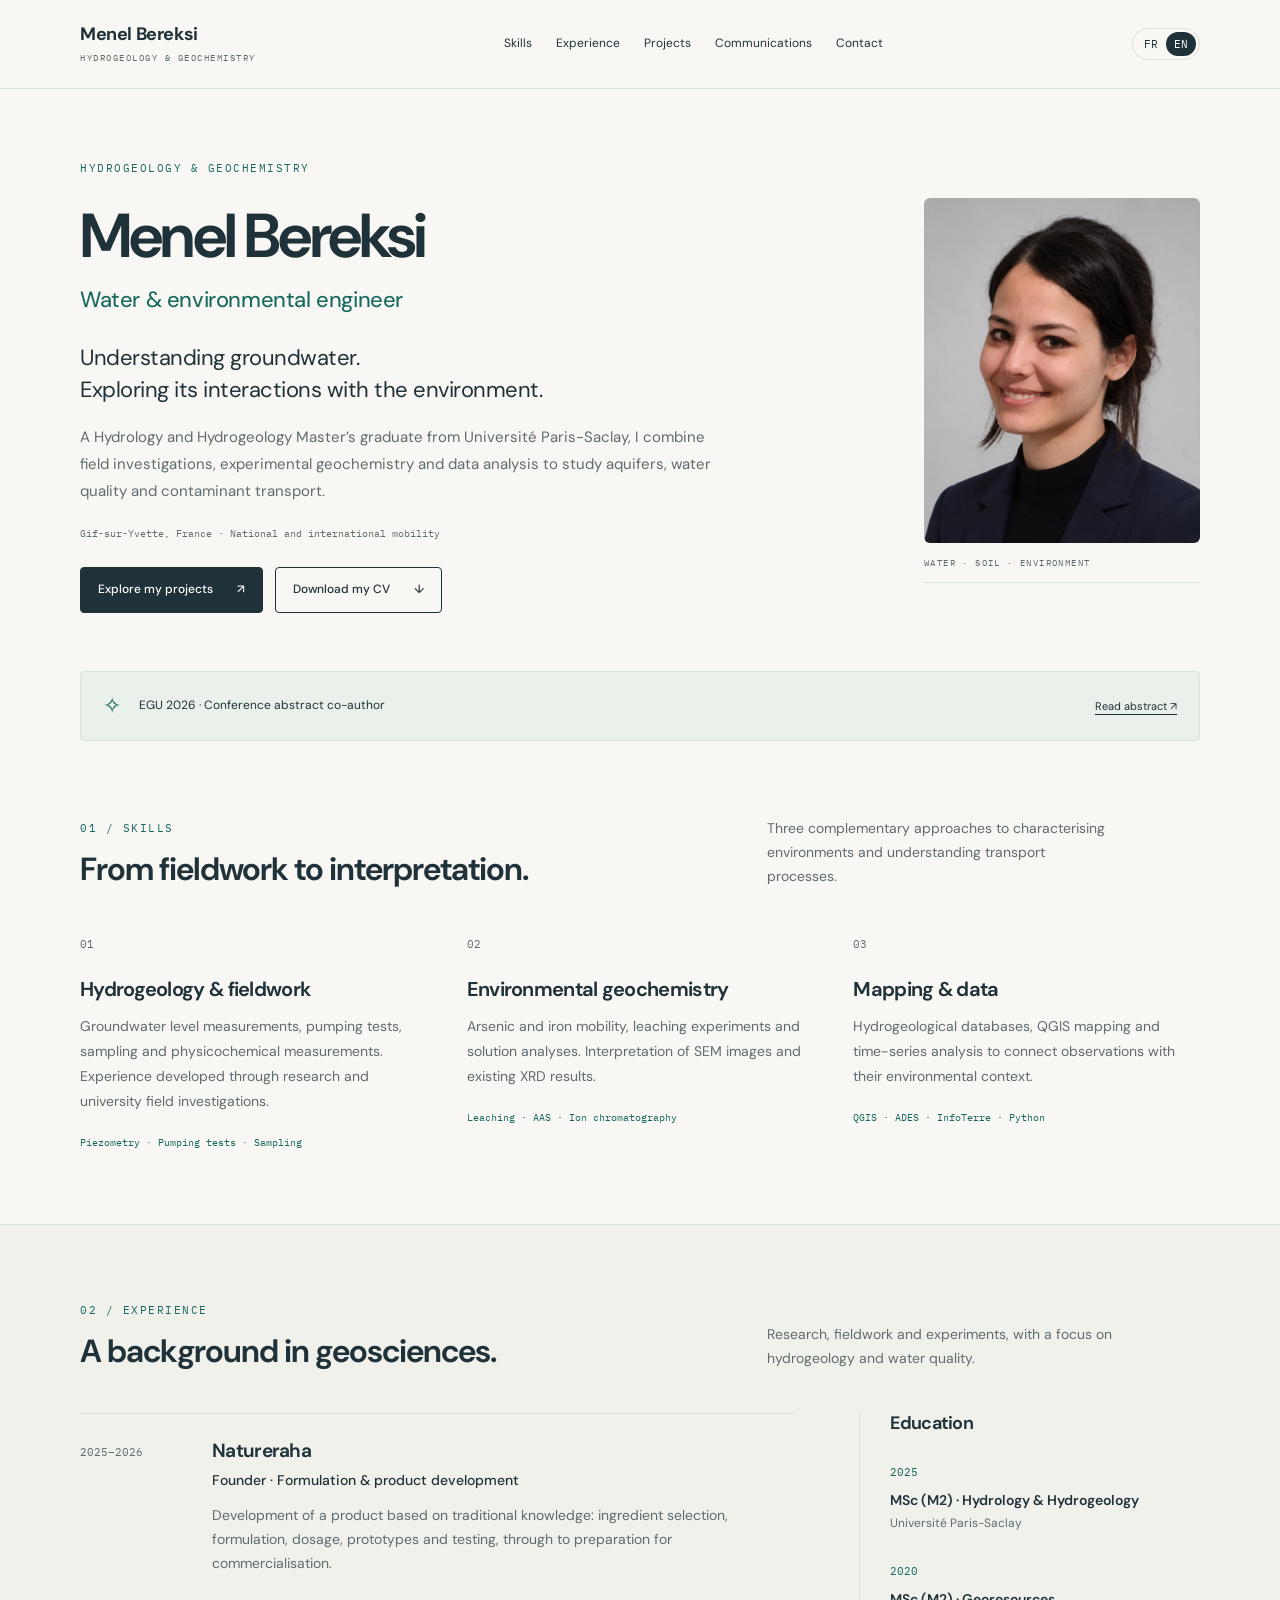
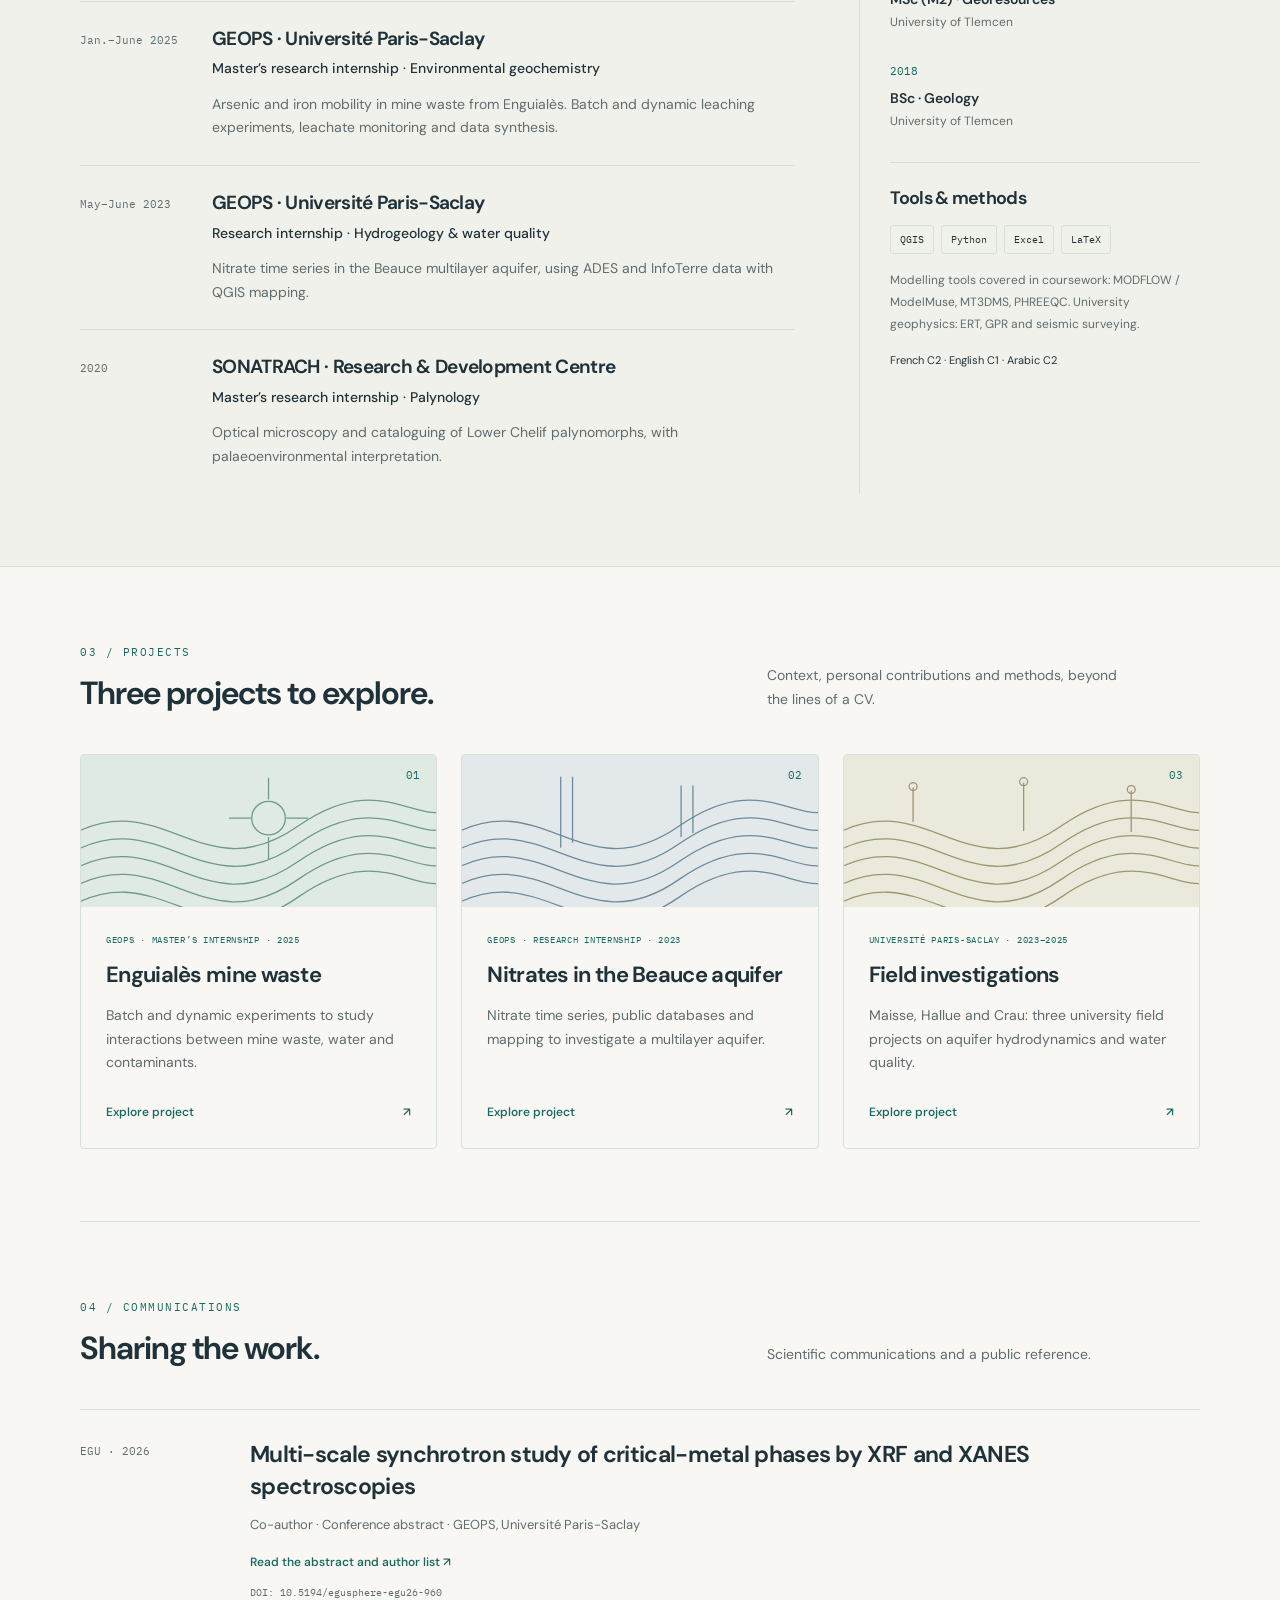
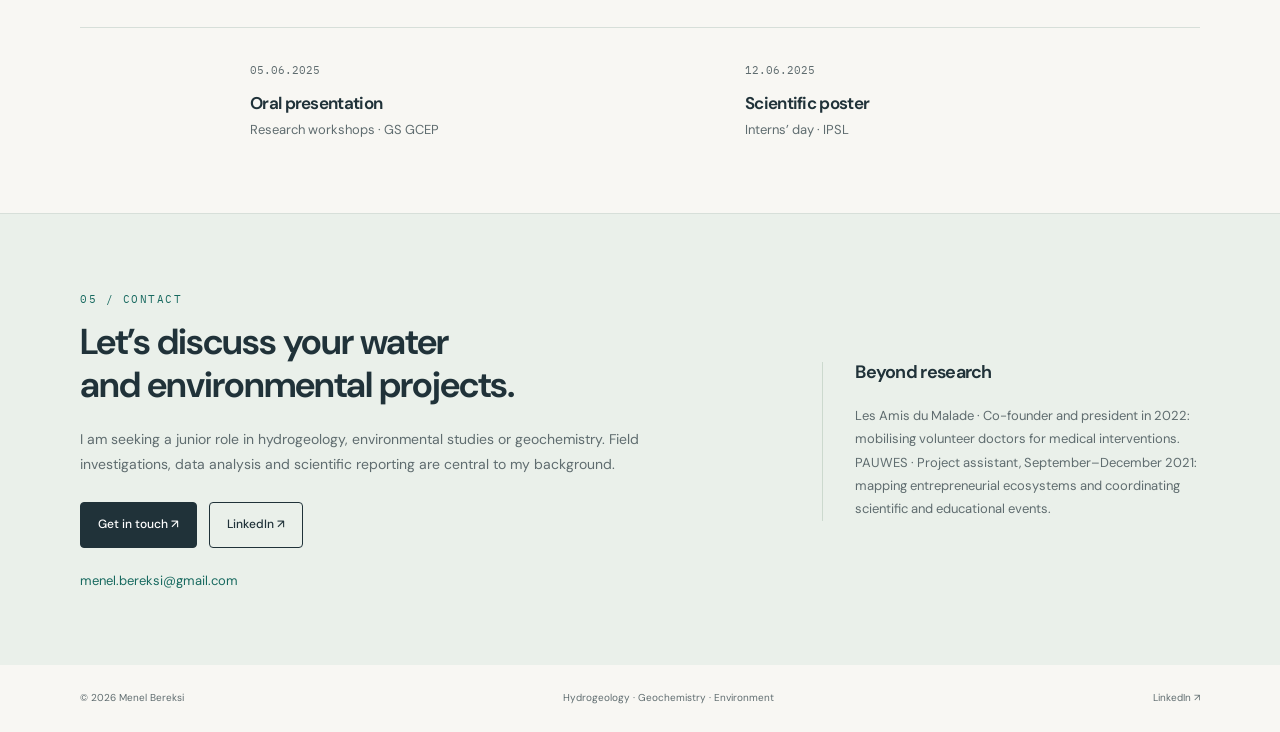
==== en/index.html @ d79a01db "Add files via upload" ====
<!doctype html><html lang="en"><head><meta charset="utf-8"><meta name="viewport" content="width=device-width, initial-scale=1"><title>Water &amp; environmental engineer | Menel Bereksi</title><meta name="description" content="A Hydrology and Hydrogeology Master’s graduate from Université Paris-Saclay, I combine field investigations, experimental geochemistry and data analysis to study aquifers, water quality and contaminant transport."><meta name="theme-color" content="#17695f"><meta name="robots" content="index,follow"><link rel="icon" href="../assets/favicon.svg" type="image/svg+xml"><link rel="stylesheet" href="../assets/style.css"><script src="../assets/main.js" defer></script></head><body><a class="skip" href="#main">Skip to content</a><header><div class="wrap navline"><a class="brand" href="./index.html"><strong>Menel Bereksi</strong><span>HYDROGEOLOGY & GEOCHEMISTRY</span></a><nav aria-label="Navigation" id="navigation"><a href="./index.html#skills">Skills</a><a href="./index.html#experience">Experience</a><a href="./index.html#projects">Projects</a><a href="./index.html#communications">Communications</a><a href="./index.html#contact">Contact</a></nav><div class="header-actions"><div class="lang" aria-label="Language"><a class="" href="../index.html" lang="fr" >FR</a><a class="active" href="#" lang="en" aria-current="page">EN</a></div><button class="menu" aria-label="Open menu" aria-expanded="false" aria-controls="navigation">☰</button></div></div></header><main id="main"><section class="hero wrap"><div class="hero-copy"><span class="eyebrow">HYDROGEOLOGY & GEOCHEMISTRY</span><h1>Menel Bereksi<span class="role">Water & environmental engineer</span></h1><p class="hero-lead">Understanding groundwater.<br>Exploring its interactions with the environment.</p><p class="intro">A Hydrology and Hydrogeology Master’s graduate from Université Paris-Saclay, I combine field investigations, experimental geochemistry and data analysis to study aquifers, water quality and contaminant transport.</p><p class="location mono">Gif-sur-Yvette, France · National and international mobility</p><div class="buttons"><a class="button primary" href="#projects">Explore my projects <span>↗</span></a><a class="button" href="../assets/CV_Menel_Bereksi_Hydrogeologist_EN.pdf" download>Download my CV <span>↓</span></a></div></div><div class="portrait"><img src="../assets/menel-bereksi.webp" alt="Menel Bereksi" width="640" height="800" fetchpriority="high"><div class="portrait-note mono">WATER · SOIL · ENVIRONMENT</div></div></section><div class="wrap"><a class="ribbon" href="https://doi.org/10.5194/egusphere-egu26-960" target="_blank" rel="noopener noreferrer"><span class="star">✧</span><span>EGU 2026 · Conference abstract co-author</span><span class="ribbon-link">Read abstract ↗</span></a></div>
 <section class="wrap section" id="skills"><div class="section-head"><div><span class="eyebrow">01 / SKILLS</span><h2>From fieldwork to interpretation.</h2></div><p>Three complementary approaches to characterising environments and understanding transport processes.</p></div><div class="skills"><article><span class="mono muted">01</span><h3>Hydrogeology & fieldwork</h3><p>Groundwater level measurements, pumping tests, sampling and physicochemical measurements. Experience developed through research and university field investigations.</p><small>Piezometry · Pumping tests · Sampling</small></article><article><span class="mono muted">02</span><h3>Environmental geochemistry</h3><p>Arsenic and iron mobility, leaching experiments and solution analyses. Interpretation of SEM images and existing XRD results.</p><small>Leaching · AAS · Ion chromatography</small></article><article><span class="mono muted">03</span><h3>Mapping & data</h3><p>Hydrogeological databases, QGIS mapping and time-series analysis to connect observations with their environmental context.</p><small>QGIS · ADES · InfoTerre · Python</small></article></div></section>
 <section class="section career" id="experience"><div class="wrap"><div class="section-head"><div><span class="eyebrow">02 / EXPERIENCE</span><h2>A background in geosciences.</h2></div><p>Research, fieldwork and experiments, with a focus on hydrogeology and water quality.</p></div><div class="career-grid"><div><article class="job"><span class="mono date">2025–2026</span><div><h3>Natureraha</h3><h4>Founder · Formulation & product development</h4><p>Development of a product based on traditional knowledge: ingredient selection, formulation, dosage, prototypes and testing, through to preparation for commercialisation.</p></div></article><article class="job"><span class="mono date">Jan.–June 2025</span><div><h3>GEOPS · Université Paris-Saclay</h3><h4>Master’s research internship · Environmental geochemistry</h4><p>Arsenic and iron mobility in mine waste from Enguialès. Batch and dynamic leaching experiments, leachate monitoring and data synthesis.</p></div></article><article class="job"><span class="mono date">May–June 2023</span><div><h3>GEOPS · Université Paris-Saclay</h3><h4>Research internship · Hydrogeology & water quality</h4><p>Nitrate time series in the Beauce multilayer aquifer, using ADES and InfoTerre data with QGIS mapping.</p></div></article><article class="job"><span class="mono date">2020</span><div><h3>SONATRACH · Research & Development Centre</h3><h4>Master’s research internship · Palynology</h4><p>Optical microscopy and cataloguing of Lower Chelif palynomorphs, with palaeoenvironmental interpretation.</p></div></article></div><aside><h3>Education</h3><div class="degree"><span class="mono">2025</span><h4>MSc (M2) · Hydrology & Hydrogeology</h4><p>Université Paris-Saclay</p></div><div class="degree"><span class="mono">2020</span><h4>MSc (M2) · Georesources</h4><p>University of Tlemcen</p></div><div class="degree"><span class="mono">2018</span><h4>BSc · Geology</h4><p>University of Tlemcen</p></div><div class="tools"><h3>Tools & methods</h3><div class="tags"><span>QGIS</span><span>Python</span><span>Excel</span><span>LaTeX</span></div><p>Modelling tools covered in coursework: MODFLOW / ModelMuse, MT3DMS, PHREEQC. University geophysics: ERT, GPR and seismic surveying.</p><p class="languages">French C2 · English C1 · Arabic C2</p></div></aside></div></div></section>
 <section class="wrap section" id="projects"><div class="section-head"><div><span class="eyebrow">03 / PROJECTS</span><h2>Three projects to explore.</h2></div><p>Context, personal contributions and methods, beyond the lines of a CV.</p></div><div class="projects"><a class="project" href="projects/enguiales.html"><div class="project-art art-0" aria-hidden="true"><svg viewBox="0 0 360 150" fill="none"><path d="M-20 85 C80 20 120 140 220 70 S350 100 400 30"/><path d="M-20 103 C80 38 120 158 220 88 S350 118 400 48"/><path d="M-20 121 C80 56 120 176 220 106 S350 136 400 66"/><path d="M-20 139 C80 74 120 194 220 124 S350 154 400 84"/><path d="M-20 157 C80 92 120 212 220 142 S350 172 400 102"/><circle cx="190" cy="62" r="17"/><path d="M190 21v22m0 38v23m-40-42h22m36 0h22"/></svg><span>01</span></div><div class="project-copy"><span class="eyebrow">GEOPS · MASTER’S INTERNSHIP · 2025</span><h3>Enguialès mine waste</h3><p>Batch and dynamic experiments to study interactions between mine waste, water and contaminants.</p><span class="text-link">Explore project <span>↗</span></span></div></a><a class="project" href="projects/beauce.html"><div class="project-art art-1" aria-hidden="true"><svg viewBox="0 0 360 150" fill="none"><path d="M-20 85 C80 20 120 140 220 70 S350 100 400 30"/><path d="M-20 103 C80 38 120 158 220 88 S350 118 400 48"/><path d="M-20 121 C80 56 120 176 220 106 S350 136 400 66"/><path d="M-20 139 C80 74 120 194 220 124 S350 154 400 84"/><path d="M-20 157 C80 92 120 212 220 142 S350 172 400 102"/><path d="M100 20v72m12-72v67m110-58v52m12-52v48"/></svg><span>02</span></div><div class="project-copy"><span class="eyebrow">GEOPS · RESEARCH INTERNSHIP · 2023</span><h3>Nitrates in the Beauce aquifer</h3><p>Nitrate time series, public databases and mapping to investigate a multilayer aquifer.</p><span class="text-link">Explore project <span>↗</span></span></div></a><a class="project" href="projects/terrains.html"><div class="project-art art-2" aria-hidden="true"><svg viewBox="0 0 360 150" fill="none"><path d="M-20 85 C80 20 120 140 220 70 S350 100 400 30"/><path d="M-20 103 C80 38 120 158 220 88 S350 118 400 48"/><path d="M-20 121 C80 56 120 176 220 106 S350 136 400 66"/><path d="M-20 139 C80 74 120 194 220 124 S350 154 400 84"/><path d="M-20 157 C80 92 120 212 220 142 S350 172 400 102"/><path d="M70 31v35m112-40v49m109-41v42"/><circle cx="70" cy="30" r="4"/><circle cx="182" cy="25" r="4"/><circle cx="291" cy="33" r="4"/></svg><span>03</span></div><div class="project-copy"><span class="eyebrow">UNIVERSITÉ PARIS-SACLAY · 2023–2025</span><h3>Field investigations</h3><p>Maisse, Hallue and Crau: three university field projects on aquifer hydrodynamics and water quality.</p><span class="text-link">Explore project <span>↗</span></span></div></a></div></section>
 <section class="wrap section communications" id="communications"><div class="section-head"><div><span class="eyebrow">04 / COMMUNICATIONS</span><h2>Sharing the work.</h2></div><p>Scientific communications and a public reference.</p></div><article class="publication"><span class="mono date">EGU · 2026</span><div><h3>Multi-scale synchrotron study of critical-metal phases by XRF and XANES spectroscopies</h3><p>Co-author · Conference abstract · GEOPS, Université Paris-Saclay</p><a class="text-link" href="https://doi.org/10.5194/egusphere-egu26-960" target="_blank" rel="noopener noreferrer">Read the abstract and author list ↗</a><small class="doi">DOI: 10.5194/egusphere-egu26-960</small></div></article><div class="talks"><article><span class="mono muted">05.06.2025</span><h3>Oral presentation</h3><p>Research workshops · GS GCEP</p></article><article><span class="mono muted">12.06.2025</span><h3>Scientific poster</h3><p>Interns’ day · IPSL</p></article></div></section>
 <section class="section contact" id="contact"><div class="wrap contact-grid"><div><span class="eyebrow">05 / CONTACT</span><h2>Let’s discuss your water<br>and environmental projects.</h2><p>I am seeking a junior role in hydrogeology, environmental studies or geochemistry. Field investigations, data analysis and scientific reporting are central to my background.</p><div class="buttons"><a class="button primary" href="mailto:menel.bereksi@gmail.com">Get in touch ↗</a><a class="button" href="https://www.linkedin.com/in/menel-bereksi-624013214/" target="_blank" rel="noopener noreferrer">LinkedIn ↗</a></div><a class="email" href="mailto:menel.bereksi@gmail.com">menel.bereksi@gmail.com</a></div><aside><h3>Beyond research</h3><p>Les Amis du Malade · Co-founder and president in 2022: mobilising volunteer doctors for medical interventions. PAUWES · Project assistant, September–December 2021: mapping entrepreneurial ecosystems and coordinating scientific and educational events.</p></aside></div></section></main><footer class="wrap"><span>© 2026 Menel Bereksi</span><span>Hydrogeology · Geochemistry · Environment</span><a href="https://www.linkedin.com/in/menel-bereksi-624013214/" target="_blank" rel="noopener noreferrer">LinkedIn ↗</a></footer></body></html>
---- assets/style.css ----
@import url('https://fonts.googleapis.com/css2?family=DM+Sans:wght@400;450;500;550;600;650;700&family=IBM+Plex+Mono:wght@400;500&display=swap');
:root{--paper:#f8f7f3;--ink:#203239;--muted:#5f6c6f;--teal:#17695f;--line:#d7dfd9;--wash:#eaf0ea;--mono:'IBM Plex Mono',monospace;--font:'DM Sans',Arial,sans-serif}*{box-sizing:border-box}html{scroll-behavior:smooth;scroll-padding-top:112px}body{margin:0;background:var(--paper);color:var(--ink);font:16px/1.65 var(--font);-webkit-font-smoothing:antialiased}a{color:inherit;text-decoration:none}button{font:inherit}img{display:block;max-width:100%}.wrap{width:min(1120px,calc(100% - 64px));margin:auto}header{position:sticky;top:0;z-index:20;background:rgba(248,247,243,.96);border-bottom:1px solid var(--line);backdrop-filter:blur(12px)}.navline{min-height:88px;display:flex;align-items:center;justify-content:space-between;gap:32px}.brand strong{display:block;font-size:18px;line-height:1.3;letter-spacing:-.4px}.brand span{display:block;font:9px/1.5 var(--mono);letter-spacing:1.5px;color:var(--muted);margin-top:5px}nav{display:flex;gap:24px;font-size:12px}nav a{padding:10px 0}nav a:hover{color:var(--teal)}.lang{border:1px solid var(--line);border-radius:30px;padding:3px;display:flex;font:11px/1.5 var(--mono)}.lang a{padding:4px 8px;border-radius:20px}.lang .active{background:var(--ink);color:white}.header-actions{display:flex;align-items:center;gap:14px}.menu{display:none;border:1px solid var(--line);background:transparent;border-radius:4px;color:var(--ink);padding:4px 10px;font-size:20px}.skip{position:absolute;left:15px;top:-90px;background:var(--ink);color:white;padding:12px;z-index:30}.skip:focus{top:8px}:focus-visible{outline:3px solid #ae6b27;outline-offset:5px}.eyebrow{font:11px/1.7 var(--mono);letter-spacing:1.5px;color:var(--teal);display:block}.mono{font-family:var(--mono);font-size:11px;line-height:1.7}.muted{color:var(--muted)}h1,h2,h3,h4,p{margin:0}h1,h2,h3{font-weight:650;letter-spacing:-.7px;line-height:1.2}h1{font-size:62px;letter-spacing:-2.8px;margin:21px 0 0}h2{font-size:32px;letter-spacing:-1px;margin-top:12px}h3{font-size:20px}h4{font-size:14px;font-weight:500}p{color:var(--muted)}.hero{padding-top:70px;padding-bottom:58px;display:grid;grid-template-columns:minmax(0,1fr) 276px;gap:80px;align-items:center}.role{display:block;font-size:22px;line-height:1.4;letter-spacing:-.4px;color:var(--teal);font-weight:450;margin-top:12px}.hero-lead{font-size:22px;line-height:1.45;letter-spacing:-.5px;color:var(--ink);margin-top:26px}.intro{font-size:15px;line-height:1.8;margin-top:18px;max-width:650px}.location{margin-top:20px;color:var(--muted);font-size:10px}.buttons{display:flex;flex-wrap:wrap;gap:12px;margin-top:25px}.button{display:inline-flex;align-items:center;justify-content:space-between;gap:24px;padding:12px 17px;border:1px solid var(--ink);border-radius:4px;font-size:12px;font-weight:500;transition:background .2s,transform .2s;min-height:46px}.button:hover{background:var(--wash);transform:translateY(-2px)}.button.primary{color:#fff;background:var(--ink)}.button.primary:hover{background:var(--teal);border-color:var(--teal)}.portrait{align-self:center;margin-top:10px}.portrait img{border-radius:6px;width:276px;height:345px;object-fit:cover;object-position:center}.portrait-note{font-size:9px;letter-spacing:1.4px;padding:12px 0;border-bottom:1px solid var(--line);color:var(--muted)}.ribbon{display:flex;gap:18px;align-items:center;background:var(--wash);border:1px solid #d7e2d8;border-radius:4px;padding:16px 22px;font-size:12px}.star{font-size:22px;color:var(--teal)}.ribbon-link{margin-left:auto;white-space:nowrap;font-size:11px;text-decoration:underline;text-underline-offset:4px}.section{padding-top:76px;padding-bottom:72px}.section-head{display:grid;grid-template-columns:1.45fr 1fr;gap:60px;align-items:end;margin-bottom:42px}.section-head>p{font-size:14px;line-height:1.7;max-width:350px}.skills{display:grid;grid-template-columns:repeat(3,1fr);gap:40px}.skills h3{margin:20px 0 13px;font-size:20px}.skills p{font-size:14px;line-height:1.8}.skills small{font:10px/1.8 var(--mono);color:var(--teal);display:block;margin-top:20px}.career{background:#f0f1eb;border-top:1px solid var(--line);border-bottom:1px solid var(--line)}.career-grid{display:grid;grid-template-columns:2.1fr 1fr;gap:64px}.job{display:grid;grid-template-columns:110px 1fr;gap:22px;padding:25px 0;border-top:1px solid var(--line)}.date{color:var(--muted);padding-top:4px}.job h3{font-size:19px;line-height:1.3}.job h4{margin-top:6px}.job p{font-size:14px;line-height:1.7;margin-top:12px}.career aside{border-left:1px solid var(--line);padding-left:30px}.career aside>h3,.tools h3{font-size:18px}.degree{margin-top:24px}.degree>span{color:var(--teal)}.degree h4{font-weight:600;margin-top:5px;line-height:1.5}.degree p{font-size:12px;margin-top:3px}.tools{margin-top:30px;padding-top:25px;border-top:1px solid var(--line)}.tags{display:flex;gap:7px;flex-wrap:wrap;margin-top:16px}.tags span{border:1px solid var(--line);font:10px/1.5 var(--mono);padding:6px 9px;border-radius:3px}.tools p{font-size:12px;line-height:1.8;margin-top:16px}.tools .languages{color:var(--ink);font-size:11px}.projects{display:grid;grid-template-columns:repeat(3,1fr);gap:24px}.project{border:1px solid var(--line);border-radius:4px;overflow:hidden;transition:border-color .2s,transform .2s;display:flex;flex-direction:column}.project:hover{border-color:var(--teal);transform:translateY(-4px)}.project-art{height:152px;position:relative;overflow:hidden;background:#dfeae3}.project-art svg{height:100%;width:100%;stroke:#6e9a87;stroke-width:1.3}.project-art>span{position:absolute;top:13px;right:16px;color:#17695f;font:11px var(--mono)}.art-1{background:#e3e8eb}.art-1 svg{stroke:#6e8a9a}.art-2{background:#ebe8dc}.art-2 svg{stroke:#9e966d}.project-copy{padding:25px;flex:1;display:flex;flex-direction:column}.project .eyebrow{font-size:9px;letter-spacing:.7px}.project h3{font-size:22px;line-height:1.3;margin:14px 0}.project p{font-size:14px;line-height:1.7;flex:1}.text-link{font-size:12px;font-weight:550;display:inline-flex;align-items:center;gap:12px;color:var(--teal);text-underline-offset:5px}.text-link:hover{text-decoration:underline}.project .text-link{margin-top:28px;justify-content:space-between}.communications{border-top:1px solid var(--line)}.publication{display:grid;grid-template-columns:130px 1fr;gap:40px;padding:28px 0;border-top:1px solid var(--line);border-bottom:1px solid var(--line)}.publication h3{font-size:23px;line-height:1.4;max-width:800px}.publication p{font-size:13px;margin:12px 0}.doi{display:block;font:10px var(--mono);color:var(--muted);margin-top:12px}.talks{display:grid;grid-template-columns:1fr 1fr;gap:40px;padding-top:28px;margin-left:170px}.talks h3{margin-top:10px;font-size:17px}.talks p{font-size:13px;margin-top:6px}.contact{background:var(--wash);border-top:1px solid var(--line)}.contact-grid{display:grid;grid-template-columns:1.7fr 1fr;gap:100px;align-items:center}.contact h2{font-size:36px}.contact p{font-size:14px;line-height:1.8;max-width:580px;margin-top:20px}.contact aside{border-left:1px solid #ccd9ce;padding-left:32px}.contact aside h3{font-size:18px}.contact aside p{font-size:13px}.email{display:inline-block;margin-top:22px;font-size:13px;color:var(--teal)}footer{display:flex;gap:24px;justify-content:space-between;font-size:10px;color:var(--muted);padding-top:25px;padding-bottom:25px}.project-page{padding-top:42px}.back{color:var(--teal)}.project-hero{max-width:890px;margin-top:50px}.project-hero h1{font-size:52px;line-height:1.13;margin-top:20px}.project-sub{font-size:25px;color:var(--teal);line-height:1.5;margin-top:22px;letter-spacing:-.5px}.project-hero>p:last-child{font-size:17px;margin-top:18px;max-width:760px}.workflow{margin:45px 0;background:var(--wash);padding:30px;border:1px solid var(--line);border-radius:4px}.workflow-grid{display:grid;grid-template-columns:repeat(4,1fr);gap:25px}.workflow-grid>div{border-top:2px solid #6c9584;padding-top:16px}.workflow-grid span{display:block;color:var(--teal)}.workflow-grid strong{font-size:16px;display:block;margin-top:10px;font-weight:500;line-height:1.5}.workflow figcaption{margin-top:28px;font-size:10px;color:var(--muted)}.detail-grid{display:grid;grid-template-columns:2fr 1fr;gap:85px;margin-top:64px}.detail-grid section{margin-bottom:50px}.detail-grid h2{font-size:28px;margin:10px 0 24px}.detail-grid p{font-size:15px;line-height:1.85}.detail-grid aside{padding-left:30px;border-left:1px solid var(--line)}.detail-grid aside h3{font-size:17px;margin-bottom:15px}.detail-grid aside p{font-size:13px;margin-bottom:32px}.detail-grid aside .scope-note{font-size:12px;margin-top:28px;padding-top:20px;border-top:1px solid var(--line)}.method-step{display:grid;grid-template-columns:35px 1fr;gap:20px;padding:24px 0;border-top:1px solid var(--line)}.method-step>span{color:var(--teal);padding-top:3px}.method-step h3{font-size:19px;margin-bottom:12px}.project-bottom{border-top:1px solid var(--line);padding:26px 0 55px;display:flex;justify-content:space-between;gap:24px}
@media(min-width:1500px){.hero{padding-top:90px;padding-bottom:76px}}@media(max-width:1000px){.wrap{width:calc(100% - 48px)}.navline{gap:20px}nav{gap:14px;font-size:11px}.brand span{font-size:8px;letter-spacing:1px}.hero{gap:40px;grid-template-columns:1fr 230px}h1{font-size:52px}.portrait img{height:300px}.role{font-size:20px}.career-grid{gap:30px}.job{grid-template-columns:90px 1fr;gap:15px}.project-copy{padding:20px}.project h3{font-size:20px}.contact-grid{gap:50px}.detail-grid{gap:40px}}@media(max-width:760px){html{scroll-padding-top:88px}.wrap{width:calc(100% - 40px)}.navline{min-height:74px}.brand strong{font-size:16px}.brand span{font-size:8px}.menu{display:block}nav{display:none;position:absolute;top:74px;left:0;right:0;background:var(--paper);padding:15px 20px 22px;border-bottom:1px solid var(--line);font-size:14px;flex-direction:column;gap:0}nav.open{display:flex}nav a{padding:10px}.hero{padding-top:42px;padding-bottom:34px;grid-template-columns:1fr;gap:30px}.hero-copy{min-width:0}.hero .eyebrow{font-size:10px}h1{font-size:46px;letter-spacing:-1.8px}.role{font-size:20px;max-width:420px}.hero-lead{font-size:21px;margin-top:24px}.intro{font-size:14px}.portrait{display:flex;gap:20px;align-items:end;margin:0}.portrait img{width:128px;height:160px;border-radius:4px}.portrait-note{font-size:8px;letter-spacing:1px;max-width:180px;margin-bottom:0}.buttons{gap:10px}.button{gap:14px;padding:12px 14px}.location{line-height:1.8}.ribbon{gap:12px;padding:12px;font-size:11px}.ribbon-link{font-size:10px}.ribbon .star{font-size:18px}.section{padding-top:48px;padding-bottom:46px}.section-head{grid-template-columns:1fr;gap:18px;margin-bottom:30px}h2{font-size:29px}.section-head>p{max-width:500px}.skills{grid-template-columns:1fr;gap:28px}.skills article{border-top:1px solid var(--line);padding-top:18px}.skills h3{margin-top:12px}.skills small{margin-top:12px}.career-grid{grid-template-columns:1fr;gap:35px}.job{grid-template-columns:1fr;gap:8px;padding:20px 0}.career aside{border-left:0;padding-left:0;border-top:1px solid var(--line);padding-top:25px}.degree{margin-top:18px}.projects{grid-template-columns:1fr;gap:24px}.project-art{height:160px}.project-copy{padding:24px}.project h3{font-size:25px}.publication{grid-template-columns:1fr;gap:12px}.publication h3{font-size:21px}.talks{margin-left:0;gap:25px}.talks h3{font-size:16px}.contact-grid{grid-template-columns:1fr;gap:34px}.contact h2{font-size:30px}.contact aside{padding:25px 0 0;border-left:0;border-top:1px solid #ccd9ce}.contact aside p{margin-top:12px}footer{flex-wrap:wrap;gap:10px;font-size:9px}footer>span:nth-child(2){width:100%;order:3}.project-page{padding-top:25px}.project-hero{margin-top:35px}.project-hero h1{font-size:39px;letter-spacing:-1.4px}.project-sub{font-size:22px}.project-hero>p:last-child{font-size:15px}.workflow{padding:20px;margin-top:30px}.workflow-grid{grid-template-columns:1fr 1fr;gap:24px 16px}.workflow-grid strong{font-size:14px}.detail-grid{grid-template-columns:1fr;gap:10px;margin-top:40px}.detail-grid aside{padding:25px 0 0;border-left:0;border-top:1px solid var(--line)}.project-bottom{flex-direction:column;padding:24px 0 40px}.method-step{grid-template-columns:24px 1fr;gap:12px}.method-step h3{font-size:18px}}
@media(prefers-reduced-motion:reduce){html{scroll-behavior:auto}*{transition:none!important}}
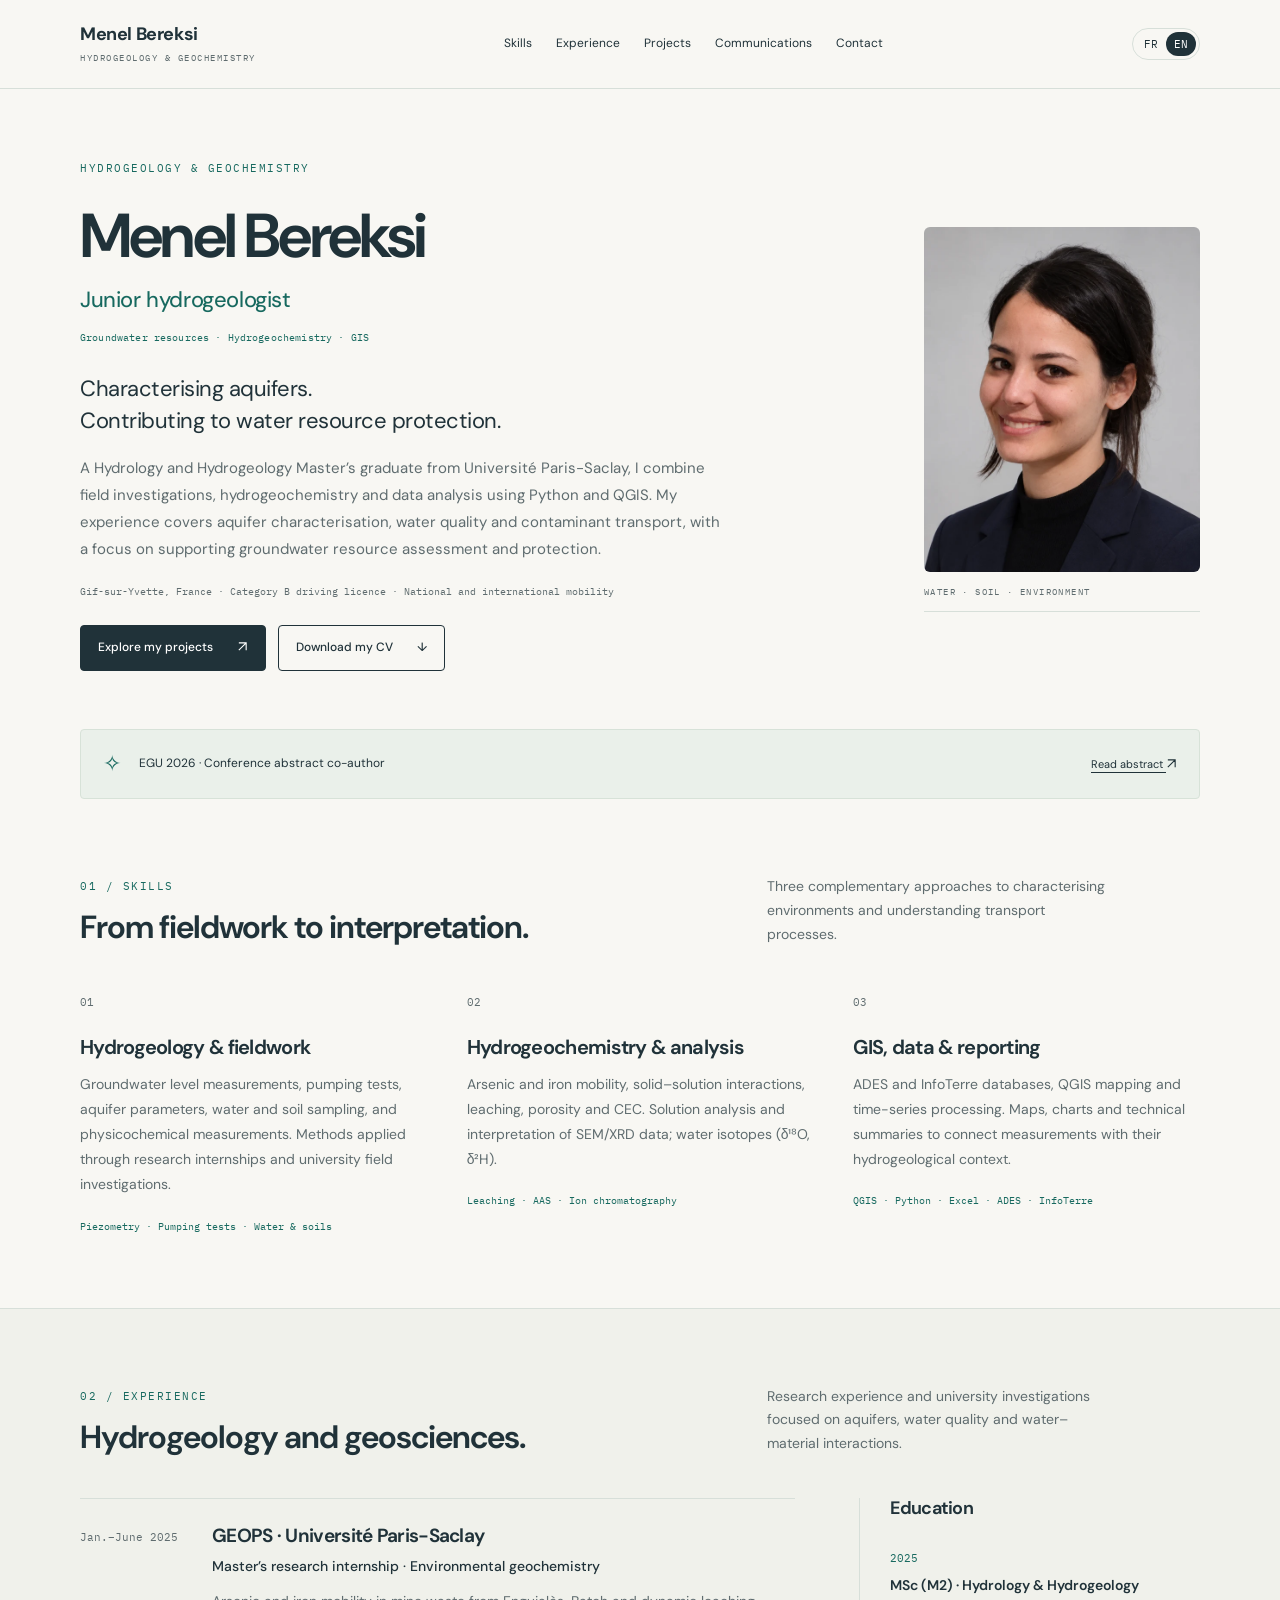
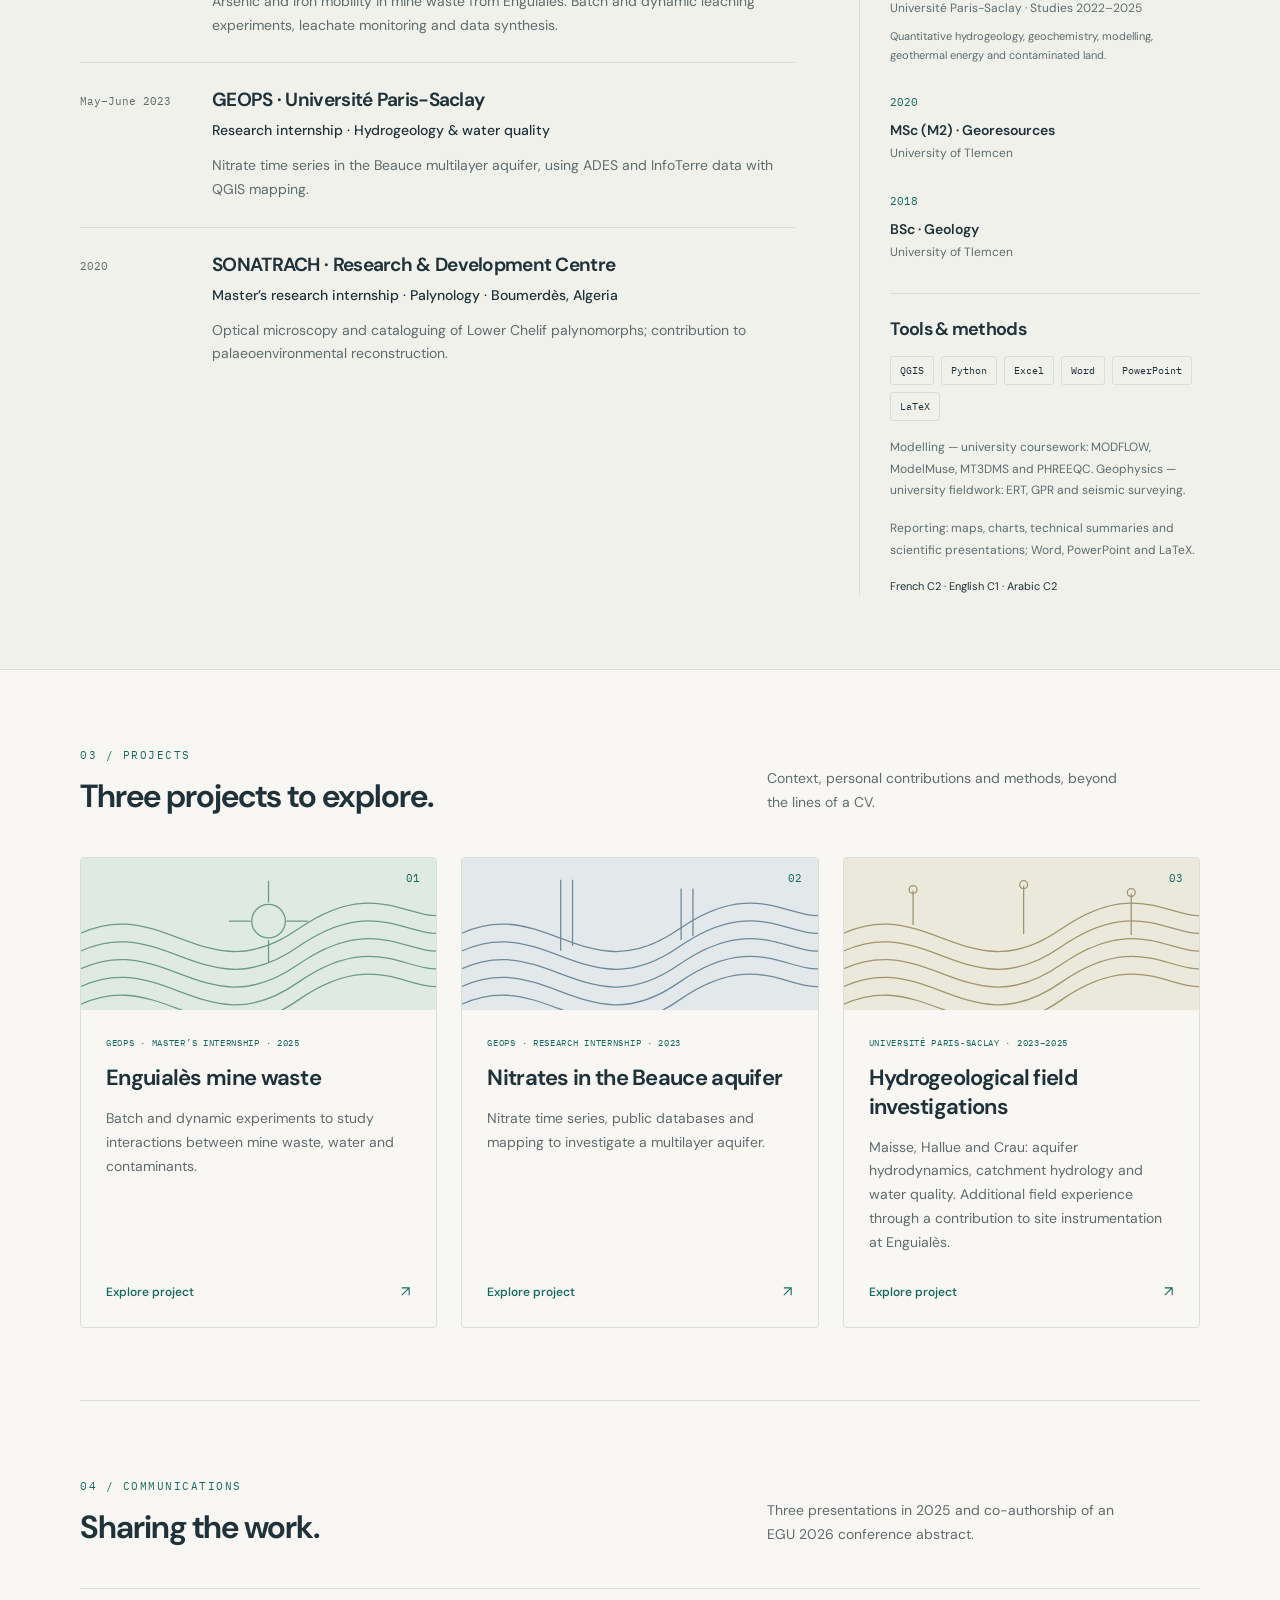
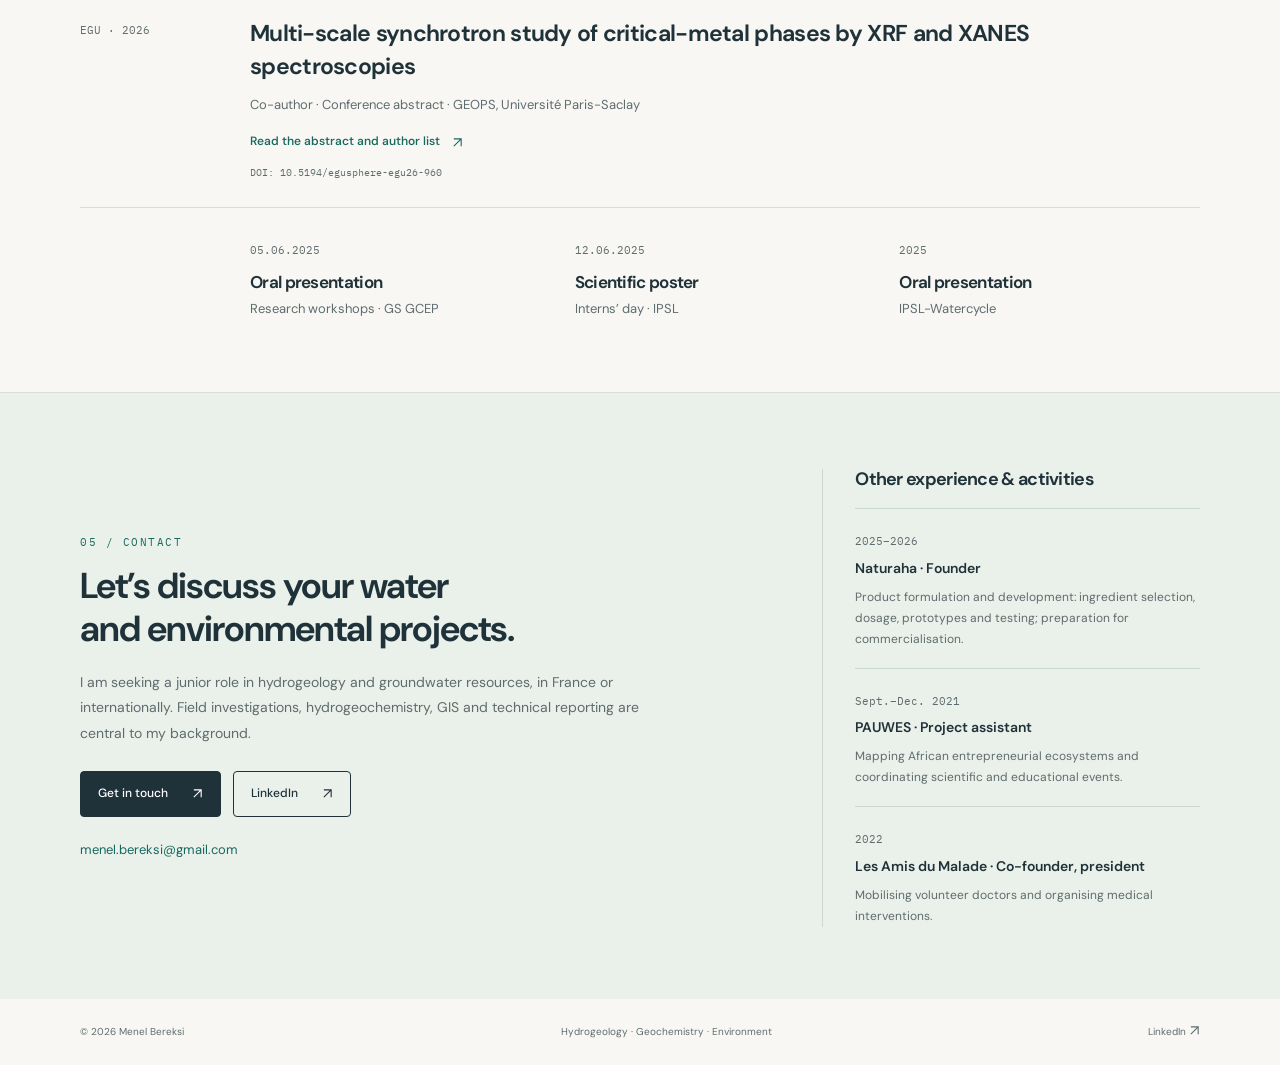
==== commit 2d7140f3: "Update Menel portfolio from the latest CV Align French and English content, add IPSL-Watercycle and " ====
--- a/en/index.html
+++ b/en/index.html
@@ -1,6 +1,6 @@
-<!doctype html><html lang="en"><head><meta charset="utf-8"><meta name="viewport" content="width=device-width, initial-scale=1"><title>Water &amp; environmental engineer | Menel Bereksi</title><meta name="description" content="A Hydrology and Hydrogeology Master’s graduate from Université Paris-Saclay, I combine field investigations, experimental geochemistry and data analysis to study aquifers, water quality and contaminant transport."><meta name="theme-color" content="#17695f"><meta name="robots" content="index,follow"><link rel="icon" href="../assets/favicon.svg" type="image/svg+xml"><link rel="stylesheet" href="../assets/style.css"><script src="../assets/main.js" defer></script></head><body><a class="skip" href="#main">Skip to content</a><header><div class="wrap navline"><a class="brand" href="./index.html"><strong>Menel Bereksi</strong><span>HYDROGEOLOGY & GEOCHEMISTRY</span></a><nav aria-label="Navigation" id="navigation"><a href="./index.html#skills">Skills</a><a href="./index.html#experience">Experience</a><a href="./index.html#projects">Projects</a><a href="./index.html#communications">Communications</a><a href="./index.html#contact">Contact</a></nav><div class="header-actions"><div class="lang" aria-label="Language"><a class="" href="../index.html" lang="fr" >FR</a><a class="active" href="#" lang="en" aria-current="page">EN</a></div><button class="menu" aria-label="Open menu" aria-expanded="false" aria-controls="navigation">☰</button></div></div></header><main id="main"><section class="hero wrap"><div class="hero-copy"><span class="eyebrow">HYDROGEOLOGY & GEOCHEMISTRY</span><h1>Menel Bereksi<span class="role">Water & environmental engineer</span></h1><p class="hero-lead">Understanding groundwater.<br>Exploring its interactions with the environment.</p><p class="intro">A Hydrology and Hydrogeology Master’s graduate from Université Paris-Saclay, I combine field investigations, experimental geochemistry and data analysis to study aquifers, water quality and contaminant transport.</p><p class="location mono">Gif-sur-Yvette, France · National and international mobility</p><div class="buttons"><a class="button primary" href="#projects">Explore my projects <span>↗</span></a><a class="button" href="../assets/CV_Menel_Bereksi_Hydrogeologist_EN.pdf" download>Download my CV <span>↓</span></a></div></div><div class="portrait"><img src="../assets/menel-bereksi.webp" alt="Menel Bereksi" width="640" height="800" fetchpriority="high"><div class="portrait-note mono">WATER · SOIL · ENVIRONMENT</div></div></section><div class="wrap"><a class="ribbon" href="https://doi.org/10.5194/egusphere-egu26-960" target="_blank" rel="noopener noreferrer"><span class="star">✧</span><span>EGU 2026 · Conference abstract co-author</span><span class="ribbon-link">Read abstract ↗</span></a></div>
- <section class="wrap section" id="skills"><div class="section-head"><div><span class="eyebrow">01 / SKILLS</span><h2>From fieldwork to interpretation.</h2></div><p>Three complementary approaches to characterising environments and understanding transport processes.</p></div><div class="skills"><article><span class="mono muted">01</span><h3>Hydrogeology & fieldwork</h3><p>Groundwater level measurements, pumping tests, sampling and physicochemical measurements. Experience developed through research and university field investigations.</p><small>Piezometry · Pumping tests · Sampling</small></article><article><span class="mono muted">02</span><h3>Environmental geochemistry</h3><p>Arsenic and iron mobility, leaching experiments and solution analyses. Interpretation of SEM images and existing XRD results.</p><small>Leaching · AAS · Ion chromatography</small></article><article><span class="mono muted">03</span><h3>Mapping & data</h3><p>Hydrogeological databases, QGIS mapping and time-series analysis to connect observations with their environmental context.</p><small>QGIS · ADES · InfoTerre · Python</small></article></div></section>
- <section class="section career" id="experience"><div class="wrap"><div class="section-head"><div><span class="eyebrow">02 / EXPERIENCE</span><h2>A background in geosciences.</h2></div><p>Research, fieldwork and experiments, with a focus on hydrogeology and water quality.</p></div><div class="career-grid"><div><article class="job"><span class="mono date">2025–2026</span><div><h3>Natureraha</h3><h4>Founder · Formulation & product development</h4><p>Development of a product based on traditional knowledge: ingredient selection, formulation, dosage, prototypes and testing, through to preparation for commercialisation.</p></div></article><article class="job"><span class="mono date">Jan.–June 2025</span><div><h3>GEOPS · Université Paris-Saclay</h3><h4>Master’s research internship · Environmental geochemistry</h4><p>Arsenic and iron mobility in mine waste from Enguialès. Batch and dynamic leaching experiments, leachate monitoring and data synthesis.</p></div></article><article class="job"><span class="mono date">May–June 2023</span><div><h3>GEOPS · Université Paris-Saclay</h3><h4>Research internship · Hydrogeology & water quality</h4><p>Nitrate time series in the Beauce multilayer aquifer, using ADES and InfoTerre data with QGIS mapping.</p></div></article><article class="job"><span class="mono date">2020</span><div><h3>SONATRACH · Research & Development Centre</h3><h4>Master’s research internship · Palynology</h4><p>Optical microscopy and cataloguing of Lower Chelif palynomorphs, with palaeoenvironmental interpretation.</p></div></article></div><aside><h3>Education</h3><div class="degree"><span class="mono">2025</span><h4>MSc (M2) · Hydrology & Hydrogeology</h4><p>Université Paris-Saclay</p></div><div class="degree"><span class="mono">2020</span><h4>MSc (M2) · Georesources</h4><p>University of Tlemcen</p></div><div class="degree"><span class="mono">2018</span><h4>BSc · Geology</h4><p>University of Tlemcen</p></div><div class="tools"><h3>Tools & methods</h3><div class="tags"><span>QGIS</span><span>Python</span><span>Excel</span><span>LaTeX</span></div><p>Modelling tools covered in coursework: MODFLOW / ModelMuse, MT3DMS, PHREEQC. University geophysics: ERT, GPR and seismic surveying.</p><p class="languages">French C2 · English C1 · Arabic C2</p></div></aside></div></div></section>
- <section class="wrap section" id="projects"><div class="section-head"><div><span class="eyebrow">03 / PROJECTS</span><h2>Three projects to explore.</h2></div><p>Context, personal contributions and methods, beyond the lines of a CV.</p></div><div class="projects"><a class="project" href="projects/enguiales.html"><div class="project-art art-0" aria-hidden="true"><svg viewBox="0 0 360 150" fill="none"><path d="M-20 85 C80 20 120 140 220 70 S350 100 400 30"/><path d="M-20 103 C80 38 120 158 220 88 S350 118 400 48"/><path d="M-20 121 C80 56 120 176 220 106 S350 136 400 66"/><path d="M-20 139 C80 74 120 194 220 124 S350 154 400 84"/><path d="M-20 157 C80 92 120 212 220 142 S350 172 400 102"/><circle cx="190" cy="62" r="17"/><path d="M190 21v22m0 38v23m-40-42h22m36 0h22"/></svg><span>01</span></div><div class="project-copy"><span class="eyebrow">GEOPS · MASTER’S INTERNSHIP · 2025</span><h3>Enguialès mine waste</h3><p>Batch and dynamic experiments to study interactions between mine waste, water and contaminants.</p><span class="text-link">Explore project <span>↗</span></span></div></a><a class="project" href="projects/beauce.html"><div class="project-art art-1" aria-hidden="true"><svg viewBox="0 0 360 150" fill="none"><path d="M-20 85 C80 20 120 140 220 70 S350 100 400 30"/><path d="M-20 103 C80 38 120 158 220 88 S350 118 400 48"/><path d="M-20 121 C80 56 120 176 220 106 S350 136 400 66"/><path d="M-20 139 C80 74 120 194 220 124 S350 154 400 84"/><path d="M-20 157 C80 92 120 212 220 142 S350 172 400 102"/><path d="M100 20v72m12-72v67m110-58v52m12-52v48"/></svg><span>02</span></div><div class="project-copy"><span class="eyebrow">GEOPS · RESEARCH INTERNSHIP · 2023</span><h3>Nitrates in the Beauce aquifer</h3><p>Nitrate time series, public databases and mapping to investigate a multilayer aquifer.</p><span class="text-link">Explore project <span>↗</span></span></div></a><a class="project" href="projects/terrains.html"><div class="project-art art-2" aria-hidden="true"><svg viewBox="0 0 360 150" fill="none"><path d="M-20 85 C80 20 120 140 220 70 S350 100 400 30"/><path d="M-20 103 C80 38 120 158 220 88 S350 118 400 48"/><path d="M-20 121 C80 56 120 176 220 106 S350 136 400 66"/><path d="M-20 139 C80 74 120 194 220 124 S350 154 400 84"/><path d="M-20 157 C80 92 120 212 220 142 S350 172 400 102"/><path d="M70 31v35m112-40v49m109-41v42"/><circle cx="70" cy="30" r="4"/><circle cx="182" cy="25" r="4"/><circle cx="291" cy="33" r="4"/></svg><span>03</span></div><div class="project-copy"><span class="eyebrow">UNIVERSITÉ PARIS-SACLAY · 2023–2025</span><h3>Field investigations</h3><p>Maisse, Hallue and Crau: three university field projects on aquifer hydrodynamics and water quality.</p><span class="text-link">Explore project <span>↗</span></span></div></a></div></section>
- <section class="wrap section communications" id="communications"><div class="section-head"><div><span class="eyebrow">04 / COMMUNICATIONS</span><h2>Sharing the work.</h2></div><p>Scientific communications and a public reference.</p></div><article class="publication"><span class="mono date">EGU · 2026</span><div><h3>Multi-scale synchrotron study of critical-metal phases by XRF and XANES spectroscopies</h3><p>Co-author · Conference abstract · GEOPS, Université Paris-Saclay</p><a class="text-link" href="https://doi.org/10.5194/egusphere-egu26-960" target="_blank" rel="noopener noreferrer">Read the abstract and author list ↗</a><small class="doi">DOI: 10.5194/egusphere-egu26-960</small></div></article><div class="talks"><article><span class="mono muted">05.06.2025</span><h3>Oral presentation</h3><p>Research workshops · GS GCEP</p></article><article><span class="mono muted">12.06.2025</span><h3>Scientific poster</h3><p>Interns’ day · IPSL</p></article></div></section>
- <section class="section contact" id="contact"><div class="wrap contact-grid"><div><span class="eyebrow">05 / CONTACT</span><h2>Let’s discuss your water<br>and environmental projects.</h2><p>I am seeking a junior role in hydrogeology, environmental studies or geochemistry. Field investigations, data analysis and scientific reporting are central to my background.</p><div class="buttons"><a class="button primary" href="mailto:menel.bereksi@gmail.com">Get in touch ↗</a><a class="button" href="https://www.linkedin.com/in/menel-bereksi-624013214/" target="_blank" rel="noopener noreferrer">LinkedIn ↗</a></div><a class="email" href="mailto:menel.bereksi@gmail.com">menel.bereksi@gmail.com</a></div><aside><h3>Beyond research</h3><p>Les Amis du Malade · Co-founder and president in 2022: mobilising volunteer doctors for medical interventions. PAUWES · Project assistant, September–December 2021: mapping entrepreneurial ecosystems and coordinating scientific and educational events.</p></aside></div></section></main><footer class="wrap"><span>© 2026 Menel Bereksi</span><span>Hydrogeology · Geochemistry · Environment</span><a href="https://www.linkedin.com/in/menel-bereksi-624013214/" target="_blank" rel="noopener noreferrer">LinkedIn ↗</a></footer></body></html>+<!doctype html><html lang="en"><head><meta charset="utf-8"><meta name="viewport" content="width=device-width, initial-scale=1"><title>Junior hydrogeologist | Menel Bereksi</title><meta name="description" content="A Hydrology and Hydrogeology Master’s graduate from Université Paris-Saclay, I combine field investigations, hydrogeochemistry and data analysis using Python and QGIS. My experience covers aquifer characterisation, water quality and contaminant transport, with a focus on supporting groundwater resource assessment and protection."><meta name="theme-color" content="#17695f"><meta name="robots" content="index,follow"><link rel="icon" href="../assets/favicon.svg" type="image/svg+xml"><link rel="stylesheet" href="../assets/style.css?v=20261111-final"><script src="../assets/main.js" defer></script></head><body><a class="skip" href="#main">Skip to content</a><header><div class="wrap navline"><a class="brand" href="./index.html"><strong>Menel Bereksi</strong><span>HYDROGEOLOGY & GEOCHEMISTRY</span></a><nav aria-label="Navigation" id="navigation"><a href="./index.html#skills">Skills</a><a href="./index.html#experience">Experience</a><a href="./index.html#projects">Projects</a><a href="./index.html#communications">Communications</a><a href="./index.html#contact">Contact</a></nav><div class="header-actions"><div class="lang" aria-label="Language"><a class="" href="../index.html" lang="fr" >FR</a><a class="active" href="#" lang="en" aria-current="page">EN</a></div><button class="menu" aria-label="Open menu" aria-expanded="false" aria-controls="navigation">☰</button></div></div></header><main id="main"><section class="hero wrap"><div class="hero-copy"><span class="eyebrow">HYDROGEOLOGY & GEOCHEMISTRY</span><h1>Menel Bereksi<span class="role">Junior hydrogeologist</span></h1><p class="specialty">Groundwater resources · Hydrogeochemistry · GIS</p><p class="hero-lead">Characterising aquifers.<br>Contributing to water resource protection.</p><p class="intro">A Hydrology and Hydrogeology Master’s graduate from Université Paris-Saclay, I combine field investigations, hydrogeochemistry and data analysis using Python and QGIS. My experience covers aquifer characterisation, water quality and contaminant transport, with a focus on supporting groundwater resource assessment and protection.</p><p class="location mono">Gif-sur-Yvette, France · Category B driving licence · National and international mobility</p><div class="buttons"><a class="button primary" href="#projects">Explore my projects <span><svg class="external-icon" aria-hidden="true" viewBox="0 0 12 12"><path d="M2 10 10 2M2 2h8v8"/></svg></span></a><a class="button" href="../assets/CV_Menel_Bereksi_Hydrogeologist_EN.pdf?v=20261111-final" download>Download my CV <span>↓</span></a></div></div><div class="portrait"><img src="../assets/menel-bereksi.webp?v=20261111-final" alt="Menel Bereksi" width="640" height="800" fetchpriority="high"><div class="portrait-note mono">WATER · SOIL · ENVIRONMENT</div></div></section><div class="wrap"><a class="ribbon" href="https://doi.org/10.5194/egusphere-egu26-960" target="_blank" rel="noopener noreferrer"><span class="star">✧</span><span>EGU 2026 · Conference abstract co-author</span><span class="ribbon-link">Read abstract <svg class="external-icon" aria-hidden="true" viewBox="0 0 12 12"><path d="M2 10 10 2M2 2h8v8"/></svg></span></a></div>
+ <section class="wrap section" id="skills"><div class="section-head"><div><span class="eyebrow">01 / SKILLS</span><h2>From fieldwork to interpretation.</h2></div><p>Three complementary approaches to characterising environments and understanding transport processes.</p></div><div class="skills"><article><span class="mono muted">01</span><h3>Hydrogeology & fieldwork</h3><p>Groundwater level measurements, pumping tests, aquifer parameters, water and soil sampling, and physicochemical measurements. Methods applied through research internships and university field investigations.</p><small>Piezometry · Pumping tests · Water & soils</small></article><article><span class="mono muted">02</span><h3>Hydrogeochemistry & analysis</h3><p>Arsenic and iron mobility, solid–solution interactions, leaching, porosity and CEC. Solution analysis and interpretation of SEM/XRD data; water isotopes (δ¹⁸O, δ²H).</p><small>Leaching · AAS · Ion chromatography</small></article><article><span class="mono muted">03</span><h3>GIS, data & reporting</h3><p>ADES and InfoTerre databases, QGIS mapping and time-series processing. Maps, charts and technical summaries to connect measurements with their hydrogeological context.</p><small>QGIS · Python · Excel · ADES · InfoTerre</small></article></div></section>
+ <section class="section career" id="experience"><div class="wrap"><div class="section-head"><div><span class="eyebrow">02 / EXPERIENCE</span><h2>Hydrogeology and geosciences.</h2></div><p>Research experience and university investigations focused on aquifers, water quality and water–material interactions.</p></div><div class="career-grid"><div><article class="job"><span class="mono date">Jan.–June 2025</span><div><h3>GEOPS · Université Paris-Saclay</h3><h4>Master’s research internship · Environmental geochemistry</h4><p>Arsenic and iron mobility in mine waste from Enguialès. Batch and dynamic leaching experiments, leachate monitoring and data synthesis.</p></div></article><article class="job"><span class="mono date">May–June 2023</span><div><h3>GEOPS · Université Paris-Saclay</h3><h4>Research internship · Hydrogeology & water quality</h4><p>Nitrate time series in the Beauce multilayer aquifer, using ADES and InfoTerre data with QGIS mapping.</p></div></article><article class="job"><span class="mono date">2020</span><div><h3>SONATRACH · Research & Development Centre</h3><h4>Master’s research internship · Palynology · Boumerdès, Algeria</h4><p>Optical microscopy and cataloguing of Lower Chelif palynomorphs; contribution to palaeoenvironmental reconstruction.</p></div></article></div><aside><h3>Education</h3><div class="degree"><span class="mono">2025</span><h4>MSc (M2) · Hydrology & Hydrogeology</h4><p>Université Paris-Saclay · Studies 2022–2025</p><p class="degree-note">Quantitative hydrogeology, geochemistry, modelling, geothermal energy and contaminated land.</p></div><div class="degree"><span class="mono">2020</span><h4>MSc (M2) · Georesources</h4><p>University of Tlemcen</p></div><div class="degree"><span class="mono">2018</span><h4>BSc · Geology</h4><p>University of Tlemcen</p></div><div class="tools"><h3>Tools & methods</h3><div class="tags"><span>QGIS</span><span>Python</span><span>Excel</span><span>Word</span><span>PowerPoint</span><span>LaTeX</span></div><p>Modelling — university coursework: MODFLOW, ModelMuse, MT3DMS and PHREEQC. Geophysics — university fieldwork: ERT, GPR and seismic surveying.</p><p>Reporting: maps, charts, technical summaries and scientific presentations; Word, PowerPoint and LaTeX.</p><p class="languages">French C2 · English C1 · Arabic C2</p></div></aside></div></div></section>
+ <section class="wrap section" id="projects"><div class="section-head"><div><span class="eyebrow">03 / PROJECTS</span><h2>Three projects to explore.</h2></div><p>Context, personal contributions and methods, beyond the lines of a CV.</p></div><div class="projects"><a class="project" href="projects/enguiales.html"><div class="project-art art-0" aria-hidden="true"><svg viewBox="0 0 360 150" fill="none"><path d="M-20 85 C80 20 120 140 220 70 S350 100 400 30"/><path d="M-20 103 C80 38 120 158 220 88 S350 118 400 48"/><path d="M-20 121 C80 56 120 176 220 106 S350 136 400 66"/><path d="M-20 139 C80 74 120 194 220 124 S350 154 400 84"/><path d="M-20 157 C80 92 120 212 220 142 S350 172 400 102"/><circle cx="190" cy="62" r="17"/><path d="M190 21v22m0 38v23m-40-42h22m36 0h22"/></svg><span>01</span></div><div class="project-copy"><span class="eyebrow">GEOPS · MASTER’S INTERNSHIP · 2025</span><h3>Enguialès mine waste</h3><p>Batch and dynamic experiments to study interactions between mine waste, water and contaminants.</p><span class="text-link">Explore project <span><svg class="external-icon" aria-hidden="true" viewBox="0 0 12 12"><path d="M2 10 10 2M2 2h8v8"/></svg></span></span></div></a><a class="project" href="projects/beauce.html"><div class="project-art art-1" aria-hidden="true"><svg viewBox="0 0 360 150" fill="none"><path d="M-20 85 C80 20 120 140 220 70 S350 100 400 30"/><path d="M-20 103 C80 38 120 158 220 88 S350 118 400 48"/><path d="M-20 121 C80 56 120 176 220 106 S350 136 400 66"/><path d="M-20 139 C80 74 120 194 220 124 S350 154 400 84"/><path d="M-20 157 C80 92 120 212 220 142 S350 172 400 102"/><path d="M100 20v72m12-72v67m110-58v52m12-52v48"/></svg><span>02</span></div><div class="project-copy"><span class="eyebrow">GEOPS · RESEARCH INTERNSHIP · 2023</span><h3>Nitrates in the Beauce aquifer</h3><p>Nitrate time series, public databases and mapping to investigate a multilayer aquifer.</p><span class="text-link">Explore project <span><svg class="external-icon" aria-hidden="true" viewBox="0 0 12 12"><path d="M2 10 10 2M2 2h8v8"/></svg></span></span></div></a><a class="project" href="projects/terrains.html"><div class="project-art art-2" aria-hidden="true"><svg viewBox="0 0 360 150" fill="none"><path d="M-20 85 C80 20 120 140 220 70 S350 100 400 30"/><path d="M-20 103 C80 38 120 158 220 88 S350 118 400 48"/><path d="M-20 121 C80 56 120 176 220 106 S350 136 400 66"/><path d="M-20 139 C80 74 120 194 220 124 S350 154 400 84"/><path d="M-20 157 C80 92 120 212 220 142 S350 172 400 102"/><path d="M70 31v35m112-40v49m109-41v42"/><circle cx="70" cy="30" r="4"/><circle cx="182" cy="25" r="4"/><circle cx="291" cy="33" r="4"/></svg><span>03</span></div><div class="project-copy"><span class="eyebrow">UNIVERSITÉ PARIS-SACLAY · 2023–2025</span><h3>Hydrogeological field investigations</h3><p>Maisse, Hallue and Crau: aquifer hydrodynamics, catchment hydrology and water quality. Additional field experience through a contribution to site instrumentation at Enguialès.</p><span class="text-link">Explore project <span><svg class="external-icon" aria-hidden="true" viewBox="0 0 12 12"><path d="M2 10 10 2M2 2h8v8"/></svg></span></span></div></a></div></section>
+ <section class="wrap section communications" id="communications"><div class="section-head"><div><span class="eyebrow">04 / COMMUNICATIONS</span><h2>Sharing the work.</h2></div><p>Three presentations in 2025 and co-authorship of an EGU 2026 conference abstract.</p></div><article class="publication"><span class="mono date">EGU · 2026</span><div><h3>Multi-scale synchrotron study of critical-metal phases by XRF and XANES spectroscopies</h3><p>Co-author · Conference abstract · GEOPS, Université Paris-Saclay</p><a class="text-link" href="https://doi.org/10.5194/egusphere-egu26-960" target="_blank" rel="noopener noreferrer">Read the abstract and author list <svg class="external-icon" aria-hidden="true" viewBox="0 0 12 12"><path d="M2 10 10 2M2 2h8v8"/></svg></a><small class="doi">DOI: 10.5194/egusphere-egu26-960</small></div></article><div class="talks"><article><span class="mono muted">05.06.2025</span><h3>Oral presentation</h3><p>Research workshops · GS GCEP</p></article><article><span class="mono muted">12.06.2025</span><h3>Scientific poster</h3><p>Interns’ day · IPSL</p></article><article><span class="mono muted">2025</span><h3>Oral presentation</h3><p>IPSL-Watercycle</p></article></div></section>
+ <section class="section contact" id="contact"><div class="wrap contact-grid"><div><span class="eyebrow">05 / CONTACT</span><h2>Let’s discuss your water<br>and environmental projects.</h2><p>I am seeking a junior role in hydrogeology and groundwater resources, in France or internationally. Field investigations, hydrogeochemistry, GIS and technical reporting are central to my background.</p><div class="buttons"><a class="button primary" href="mailto:menel.bereksi@gmail.com">Get in touch <svg class="external-icon" aria-hidden="true" viewBox="0 0 12 12"><path d="M2 10 10 2M2 2h8v8"/></svg></a><a class="button" href="https://www.linkedin.com/in/menel-bereksi-624013214/" target="_blank" rel="noopener noreferrer">LinkedIn <svg class="external-icon" aria-hidden="true" viewBox="0 0 12 12"><path d="M2 10 10 2M2 2h8v8"/></svg></a></div><a class="email" href="mailto:menel.bereksi@gmail.com">menel.bereksi@gmail.com</a></div><aside><h3>Other experience & activities</h3><article class="engagement-item"><span class="mono muted">2025–2026</span><h4>Naturaha · Founder</h4><p>Product formulation and development: ingredient selection, dosage, prototypes and testing; preparation for commercialisation.</p></article><article class="engagement-item"><span class="mono muted">Sept.–Dec. 2021</span><h4>PAUWES · Project assistant</h4><p>Mapping African entrepreneurial ecosystems and coordinating scientific and educational events.</p></article><article class="engagement-item"><span class="mono muted">2022</span><h4>Les Amis du Malade · Co-founder, president</h4><p>Mobilising volunteer doctors and organising medical interventions.</p></article></aside></div></section></main><footer class="wrap"><span>© 2026 Menel Bereksi</span><span>Hydrogeology · Geochemistry · Environment</span><a href="https://www.linkedin.com/in/menel-bereksi-624013214/" target="_blank" rel="noopener noreferrer">LinkedIn <svg class="external-icon" aria-hidden="true" viewBox="0 0 12 12"><path d="M2 10 10 2M2 2h8v8"/></svg></a></footer></body></html>
--- a/assets/style.css
+++ b/assets/style.css
@@ -2,3 +2,16 @@
 :root{--paper:#f8f7f3;--ink:#203239;--muted:#5f6c6f;--teal:#17695f;--line:#d7dfd9;--wash:#eaf0ea;--mono:'IBM Plex Mono',monospace;--font:'DM Sans',Arial,sans-serif}*{box-sizing:border-box}html{scroll-behavior:smooth;scroll-padding-top:112px}body{margin:0;background:var(--paper);color:var(--ink);font:16px/1.65 var(--font);-webkit-font-smoothing:antialiased}a{color:inherit;text-decoration:none}button{font:inherit}img{display:block;max-width:100%}.wrap{width:min(1120px,calc(100% - 64px));margin:auto}header{position:sticky;top:0;z-index:20;background:rgba(248,247,243,.96);border-bottom:1px solid var(--line);backdrop-filter:blur(12px)}.navline{min-height:88px;display:flex;align-items:center;justify-content:space-between;gap:32px}.brand strong{display:block;font-size:18px;line-height:1.3;letter-spacing:-.4px}.brand span{display:block;font:9px/1.5 var(--mono);letter-spacing:1.5px;color:var(--muted);margin-top:5px}nav{display:flex;gap:24px;font-size:12px}nav a{padding:10px 0}nav a:hover{color:var(--teal)}.lang{border:1px solid var(--line);border-radius:30px;padding:3px;display:flex;font:11px/1.5 var(--mono)}.lang a{padding:4px 8px;border-radius:20px}.lang .active{background:var(--ink);color:white}.header-actions{display:flex;align-items:center;gap:14px}.menu{display:none;border:1px solid var(--line);background:transparent;border-radius:4px;color:var(--ink);padding:4px 10px;font-size:20px}.skip{position:absolute;left:15px;top:-90px;background:var(--ink);color:white;padding:12px;z-index:30}.skip:focus{top:8px}:focus-visible{outline:3px solid #ae6b27;outline-offset:5px}.eyebrow{font:11px/1.7 var(--mono);letter-spacing:1.5px;color:var(--teal);display:block}.mono{font-family:var(--mono);font-size:11px;line-height:1.7}.muted{color:var(--muted)}h1,h2,h3,h4,p{margin:0}h1,h2,h3{font-weight:650;letter-spacing:-.7px;line-height:1.2}h1{font-size:62px;letter-spacing:-2.8px;margin:21px 0 0}h2{font-size:32px;letter-spacing:-1px;margin-top:12px}h3{font-size:20px}h4{font-size:14px;font-weight:500}p{color:var(--muted)}.hero{padding-top:70px;padding-bottom:58px;display:grid;grid-template-columns:minmax(0,1fr) 276px;gap:80px;align-items:center}.role{display:block;font-size:22px;line-height:1.4;letter-spacing:-.4px;color:var(--teal);font-weight:450;margin-top:12px}.hero-lead{font-size:22px;line-height:1.45;letter-spacing:-.5px;color:var(--ink);margin-top:26px}.intro{font-size:15px;line-height:1.8;margin-top:18px;max-width:650px}.location{margin-top:20px;color:var(--muted);font-size:10px}.buttons{display:flex;flex-wrap:wrap;gap:12px;margin-top:25px}.button{display:inline-flex;align-items:center;justify-content:space-between;gap:24px;padding:12px 17px;border:1px solid var(--ink);border-radius:4px;font-size:12px;font-weight:500;transition:background .2s,transform .2s;min-height:46px}.button:hover{background:var(--wash);transform:translateY(-2px)}.button.primary{color:#fff;background:var(--ink)}.button.primary:hover{background:var(--teal);border-color:var(--teal)}.portrait{align-self:center;margin-top:10px}.portrait img{border-radius:6px;width:276px;height:345px;object-fit:cover;object-position:center}.portrait-note{font-size:9px;letter-spacing:1.4px;padding:12px 0;border-bottom:1px solid var(--line);color:var(--muted)}.ribbon{display:flex;gap:18px;align-items:center;background:var(--wash);border:1px solid #d7e2d8;border-radius:4px;padding:16px 22px;font-size:12px}.star{font-size:22px;color:var(--teal)}.ribbon-link{margin-left:auto;white-space:nowrap;font-size:11px;text-decoration:underline;text-underline-offset:4px}.section{padding-top:76px;padding-bottom:72px}.section-head{display:grid;grid-template-columns:1.45fr 1fr;gap:60px;align-items:end;margin-bottom:42px}.section-head>p{font-size:14px;line-height:1.7;max-width:350px}.skills{display:grid;grid-template-columns:repeat(3,1fr);gap:40px}.skills h3{margin:20px 0 13px;font-size:20px}.skills p{font-size:14px;line-height:1.8}.skills small{font:10px/1.8 var(--mono);color:var(--teal);display:block;margin-top:20px}.career{background:#f0f1eb;border-top:1px solid var(--line);border-bottom:1px solid var(--line)}.career-grid{display:grid;grid-template-columns:2.1fr 1fr;gap:64px}.job{display:grid;grid-template-columns:110px 1fr;gap:22px;padding:25px 0;border-top:1px solid var(--line)}.date{color:var(--muted);padding-top:4px}.job h3{font-size:19px;line-height:1.3}.job h4{margin-top:6px}.job p{font-size:14px;line-height:1.7;margin-top:12px}.career aside{border-left:1px solid var(--line);padding-left:30px}.career aside>h3,.tools h3{font-size:18px}.degree{margin-top:24px}.degree>span{color:var(--teal)}.degree h4{font-weight:600;margin-top:5px;line-height:1.5}.degree p{font-size:12px;margin-top:3px}.tools{margin-top:30px;padding-top:25px;border-top:1px solid var(--line)}.tags{display:flex;gap:7px;flex-wrap:wrap;margin-top:16px}.tags span{border:1px solid var(--line);font:10px/1.5 var(--mono);padding:6px 9px;border-radius:3px}.tools p{font-size:12px;line-height:1.8;margin-top:16px}.tools .languages{color:var(--ink);font-size:11px}.projects{display:grid;grid-template-columns:repeat(3,1fr);gap:24px}.project{border:1px solid var(--line);border-radius:4px;overflow:hidden;transition:border-color .2s,transform .2s;display:flex;flex-direction:column}.project:hover{border-color:var(--teal);transform:translateY(-4px)}.project-art{height:152px;position:relative;overflow:hidden;background:#dfeae3}.project-art svg{height:100%;width:100%;stroke:#6e9a87;stroke-width:1.3}.project-art>span{position:absolute;top:13px;right:16px;color:#17695f;font:11px var(--mono)}.art-1{background:#e3e8eb}.art-1 svg{stroke:#6e8a9a}.art-2{background:#ebe8dc}.art-2 svg{stroke:#9e966d}.project-copy{padding:25px;flex:1;display:flex;flex-direction:column}.project .eyebrow{font-size:9px;letter-spacing:.7px}.project h3{font-size:22px;line-height:1.3;margin:14px 0}.project p{font-size:14px;line-height:1.7;flex:1}.text-link{font-size:12px;font-weight:550;display:inline-flex;align-items:center;gap:12px;color:var(--teal);text-underline-offset:5px}.text-link:hover{text-decoration:underline}.project .text-link{margin-top:28px;justify-content:space-between}.communications{border-top:1px solid var(--line)}.publication{display:grid;grid-template-columns:130px 1fr;gap:40px;padding:28px 0;border-top:1px solid var(--line);border-bottom:1px solid var(--line)}.publication h3{font-size:23px;line-height:1.4;max-width:800px}.publication p{font-size:13px;margin:12px 0}.doi{display:block;font:10px var(--mono);color:var(--muted);margin-top:12px}.talks{display:grid;grid-template-columns:1fr 1fr;gap:40px;padding-top:28px;margin-left:170px}.talks h3{margin-top:10px;font-size:17px}.talks p{font-size:13px;margin-top:6px}.contact{background:var(--wash);border-top:1px solid var(--line)}.contact-grid{display:grid;grid-template-columns:1.7fr 1fr;gap:100px;align-items:center}.contact h2{font-size:36px}.contact p{font-size:14px;line-height:1.8;max-width:580px;margin-top:20px}.contact aside{border-left:1px solid #ccd9ce;padding-left:32px}.contact aside h3{font-size:18px}.contact aside p{font-size:13px}.email{display:inline-block;margin-top:22px;font-size:13px;color:var(--teal)}footer{display:flex;gap:24px;justify-content:space-between;font-size:10px;color:var(--muted);padding-top:25px;padding-bottom:25px}.project-page{padding-top:42px}.back{color:var(--teal)}.project-hero{max-width:890px;margin-top:50px}.project-hero h1{font-size:52px;line-height:1.13;margin-top:20px}.project-sub{font-size:25px;color:var(--teal);line-height:1.5;margin-top:22px;letter-spacing:-.5px}.project-hero>p:last-child{font-size:17px;margin-top:18px;max-width:760px}.workflow{margin:45px 0;background:var(--wash);padding:30px;border:1px solid var(--line);border-radius:4px}.workflow-grid{display:grid;grid-template-columns:repeat(4,1fr);gap:25px}.workflow-grid>div{border-top:2px solid #6c9584;padding-top:16px}.workflow-grid span{display:block;color:var(--teal)}.workflow-grid strong{font-size:16px;display:block;margin-top:10px;font-weight:500;line-height:1.5}.workflow figcaption{margin-top:28px;font-size:10px;color:var(--muted)}.detail-grid{display:grid;grid-template-columns:2fr 1fr;gap:85px;margin-top:64px}.detail-grid section{margin-bottom:50px}.detail-grid h2{font-size:28px;margin:10px 0 24px}.detail-grid p{font-size:15px;line-height:1.85}.detail-grid aside{padding-left:30px;border-left:1px solid var(--line)}.detail-grid aside h3{font-size:17px;margin-bottom:15px}.detail-grid aside p{font-size:13px;margin-bottom:32px}.detail-grid aside .scope-note{font-size:12px;margin-top:28px;padding-top:20px;border-top:1px solid var(--line)}.method-step{display:grid;grid-template-columns:35px 1fr;gap:20px;padding:24px 0;border-top:1px solid var(--line)}.method-step>span{color:var(--teal);padding-top:3px}.method-step h3{font-size:19px;margin-bottom:12px}.project-bottom{border-top:1px solid var(--line);padding:26px 0 55px;display:flex;justify-content:space-between;gap:24px}
 @media(min-width:1500px){.hero{padding-top:90px;padding-bottom:76px}}@media(max-width:1000px){.wrap{width:calc(100% - 48px)}.navline{gap:20px}nav{gap:14px;font-size:11px}.brand span{font-size:8px;letter-spacing:1px}.hero{gap:40px;grid-template-columns:1fr 230px}h1{font-size:52px}.portrait img{height:300px}.role{font-size:20px}.career-grid{gap:30px}.job{grid-template-columns:90px 1fr;gap:15px}.project-copy{padding:20px}.project h3{font-size:20px}.contact-grid{gap:50px}.detail-grid{gap:40px}}@media(max-width:760px){html{scroll-padding-top:88px}.wrap{width:calc(100% - 40px)}.navline{min-height:74px}.brand strong{font-size:16px}.brand span{font-size:8px}.menu{display:block}nav{display:none;position:absolute;top:74px;left:0;right:0;background:var(--paper);padding:15px 20px 22px;border-bottom:1px solid var(--line);font-size:14px;flex-direction:column;gap:0}nav.open{display:flex}nav a{padding:10px}.hero{padding-top:42px;padding-bottom:34px;grid-template-columns:1fr;gap:30px}.hero-copy{min-width:0}.hero .eyebrow{font-size:10px}h1{font-size:46px;letter-spacing:-1.8px}.role{font-size:20px;max-width:420px}.hero-lead{font-size:21px;margin-top:24px}.intro{font-size:14px}.portrait{display:flex;gap:20px;align-items:end;margin:0}.portrait img{width:128px;height:160px;border-radius:4px}.portrait-note{font-size:8px;letter-spacing:1px;max-width:180px;margin-bottom:0}.buttons{gap:10px}.button{gap:14px;padding:12px 14px}.location{line-height:1.8}.ribbon{gap:12px;padding:12px;font-size:11px}.ribbon-link{font-size:10px}.ribbon .star{font-size:18px}.section{padding-top:48px;padding-bottom:46px}.section-head{grid-template-columns:1fr;gap:18px;margin-bottom:30px}h2{font-size:29px}.section-head>p{max-width:500px}.skills{grid-template-columns:1fr;gap:28px}.skills article{border-top:1px solid var(--line);padding-top:18px}.skills h3{margin-top:12px}.skills small{margin-top:12px}.career-grid{grid-template-columns:1fr;gap:35px}.job{grid-template-columns:1fr;gap:8px;padding:20px 0}.career aside{border-left:0;padding-left:0;border-top:1px solid var(--line);padding-top:25px}.degree{margin-top:18px}.projects{grid-template-columns:1fr;gap:24px}.project-art{height:160px}.project-copy{padding:24px}.project h3{font-size:25px}.publication{grid-template-columns:1fr;gap:12px}.publication h3{font-size:21px}.talks{margin-left:0;gap:25px}.talks h3{font-size:16px}.contact-grid{grid-template-columns:1fr;gap:34px}.contact h2{font-size:30px}.contact aside{padding:25px 0 0;border-left:0;border-top:1px solid #ccd9ce}.contact aside p{margin-top:12px}footer{flex-wrap:wrap;gap:10px;font-size:9px}footer>span:nth-child(2){width:100%;order:3}.project-page{padding-top:25px}.project-hero{margin-top:35px}.project-hero h1{font-size:39px;letter-spacing:-1.4px}.project-sub{font-size:22px}.project-hero>p:last-child{font-size:15px}.workflow{padding:20px;margin-top:30px}.workflow-grid{grid-template-columns:1fr 1fr;gap:24px 16px}.workflow-grid strong{font-size:14px}.detail-grid{grid-template-columns:1fr;gap:10px;margin-top:40px}.detail-grid aside{padding:25px 0 0;border-left:0;border-top:1px solid var(--line)}.project-bottom{flex-direction:column;padding:24px 0 40px}.method-step{grid-template-columns:24px 1fr;gap:12px}.method-step h3{font-size:18px}}
 @media(prefers-reduced-motion:reduce){html{scroll-behavior:auto}*{transition:none!important}}
+
+/* Content update, November 2026: preserve the established visual design. */
+.specialty{font:10px/1.8 var(--mono);color:var(--teal);margin-top:13px;letter-spacing:.15px}
+.degree .degree-note{font-size:11px;line-height:1.7;margin-top:8px}
+.talks{grid-template-columns:repeat(3,minmax(0,1fr));gap:24px}
+.engagement-item{padding-top:18px;margin-top:18px;border-top:1px solid #ccd9ce}
+.engagement-item h4{font-size:14px;font-weight:600;margin-top:4px;line-height:1.5}
+.contact aside .engagement-item p{margin-top:8px;font-size:12px;line-height:1.75}
+.field-contribution{margin-top:24px;padding:22px;background:var(--wash);border-left:2px solid var(--teal)}
+.field-contribution h3{font-size:18px;margin-bottom:10px}
+@media(max-width:760px){.talks{grid-template-columns:1fr;gap:24px}.talks article+article{padding-top:18px;border-top:1px solid var(--line)}.specialty{max-width:330px}.contact-grid{gap:32px}}
+
+.external-icon{display:inline-block;width:11px;height:11px;fill:none;stroke:currentColor;stroke-width:1.2;vertical-align:-1px;flex:none}
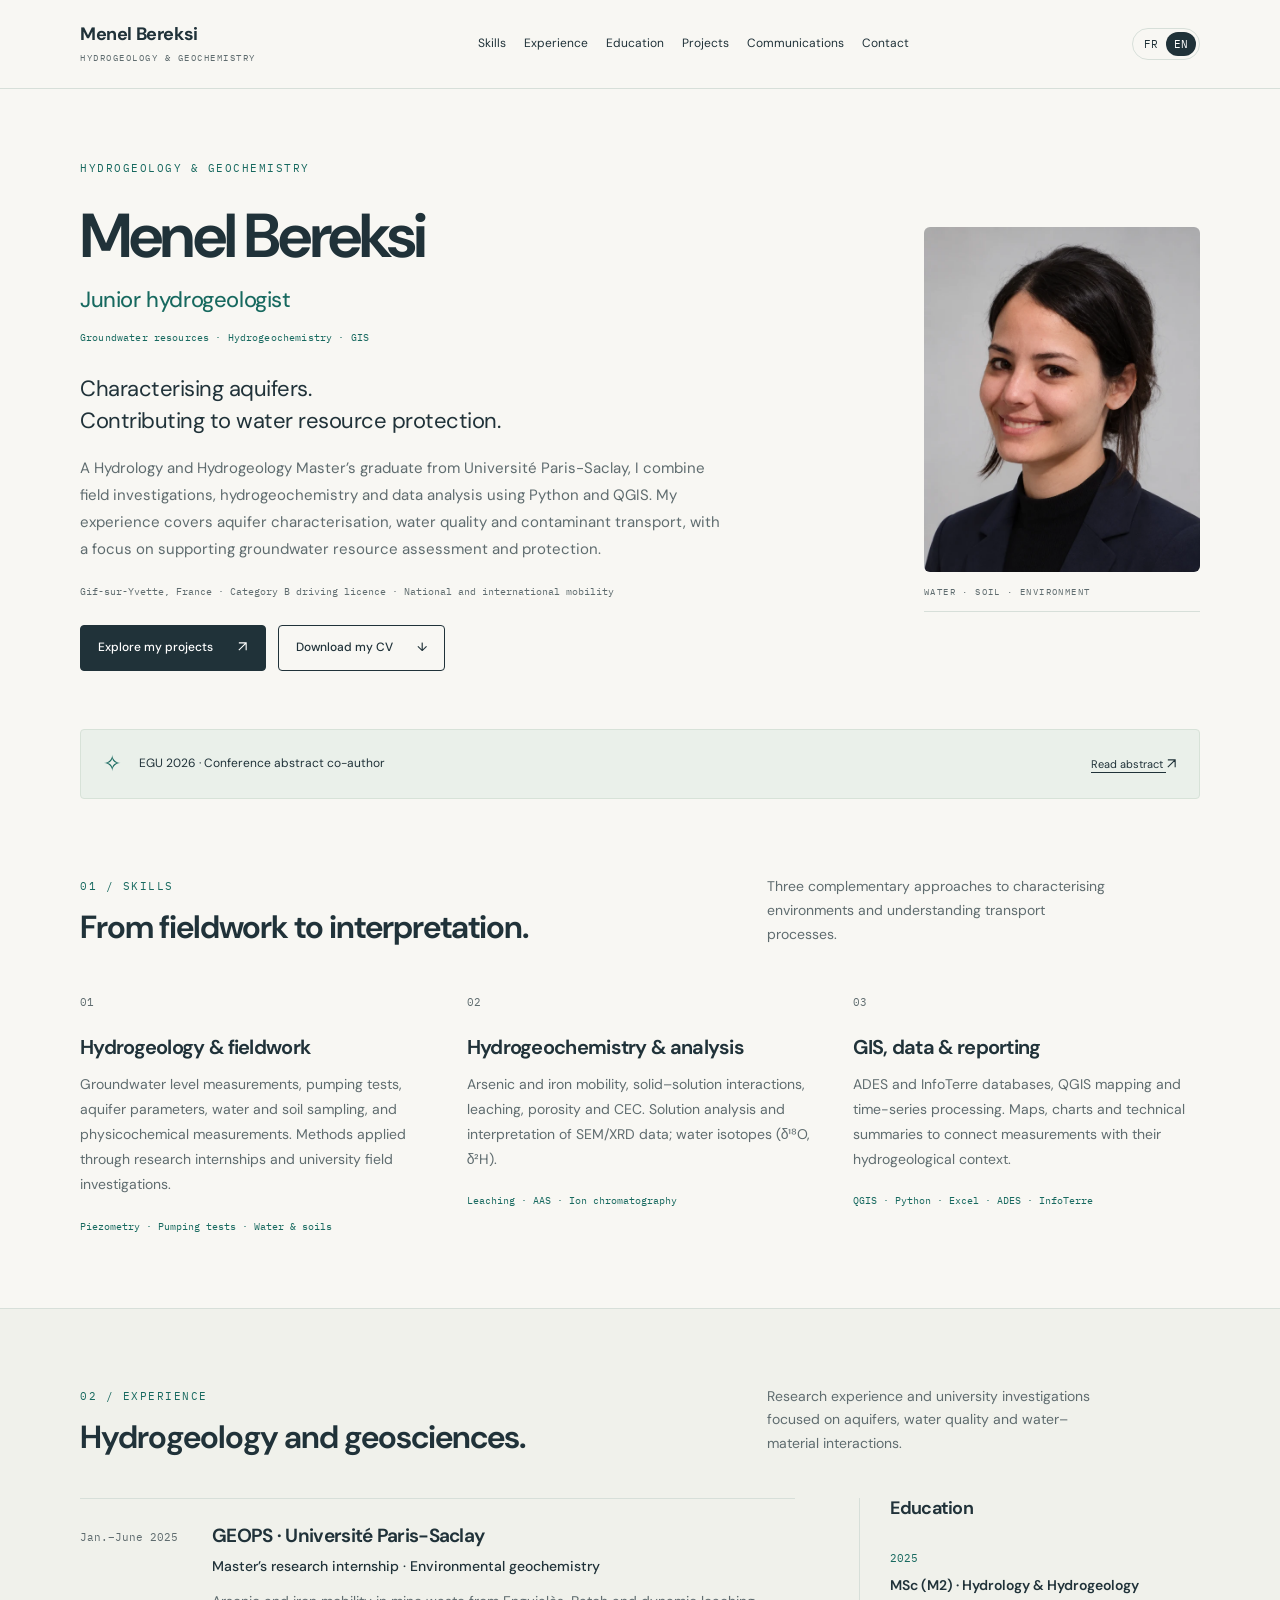
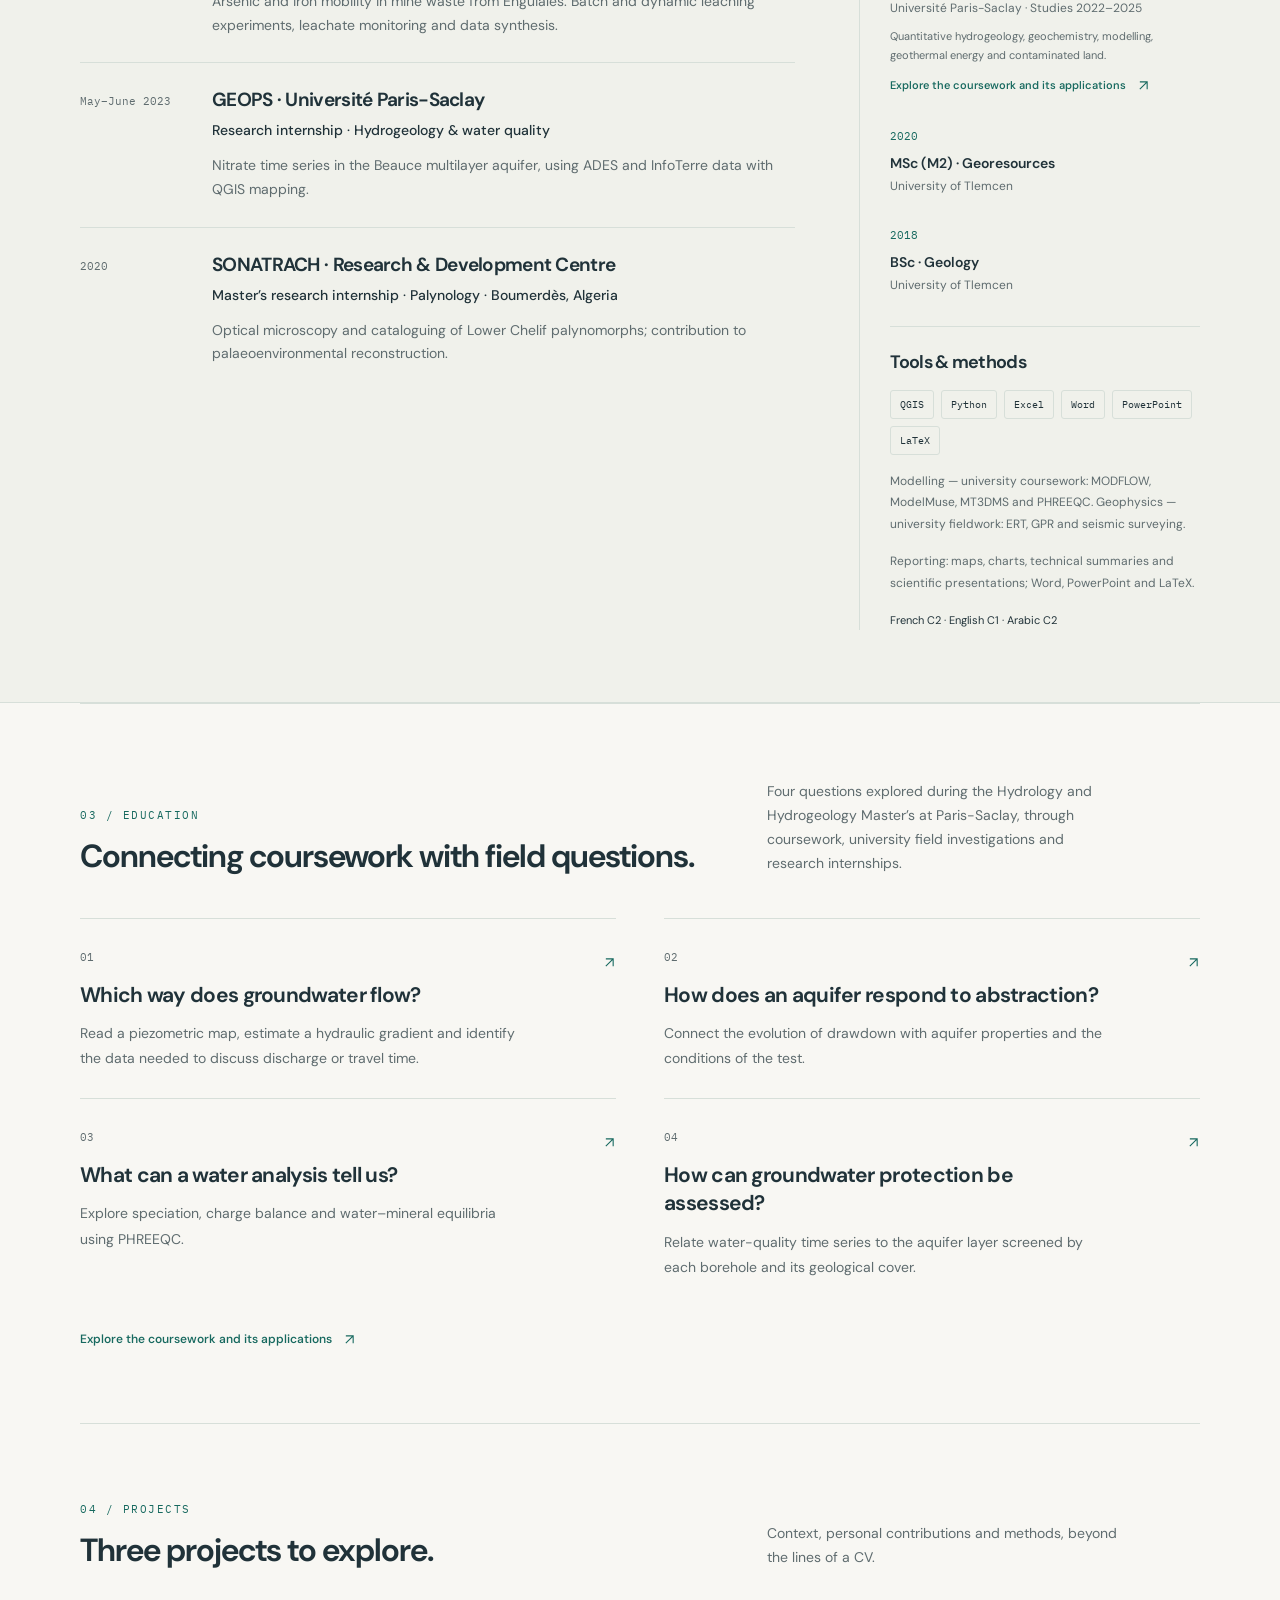
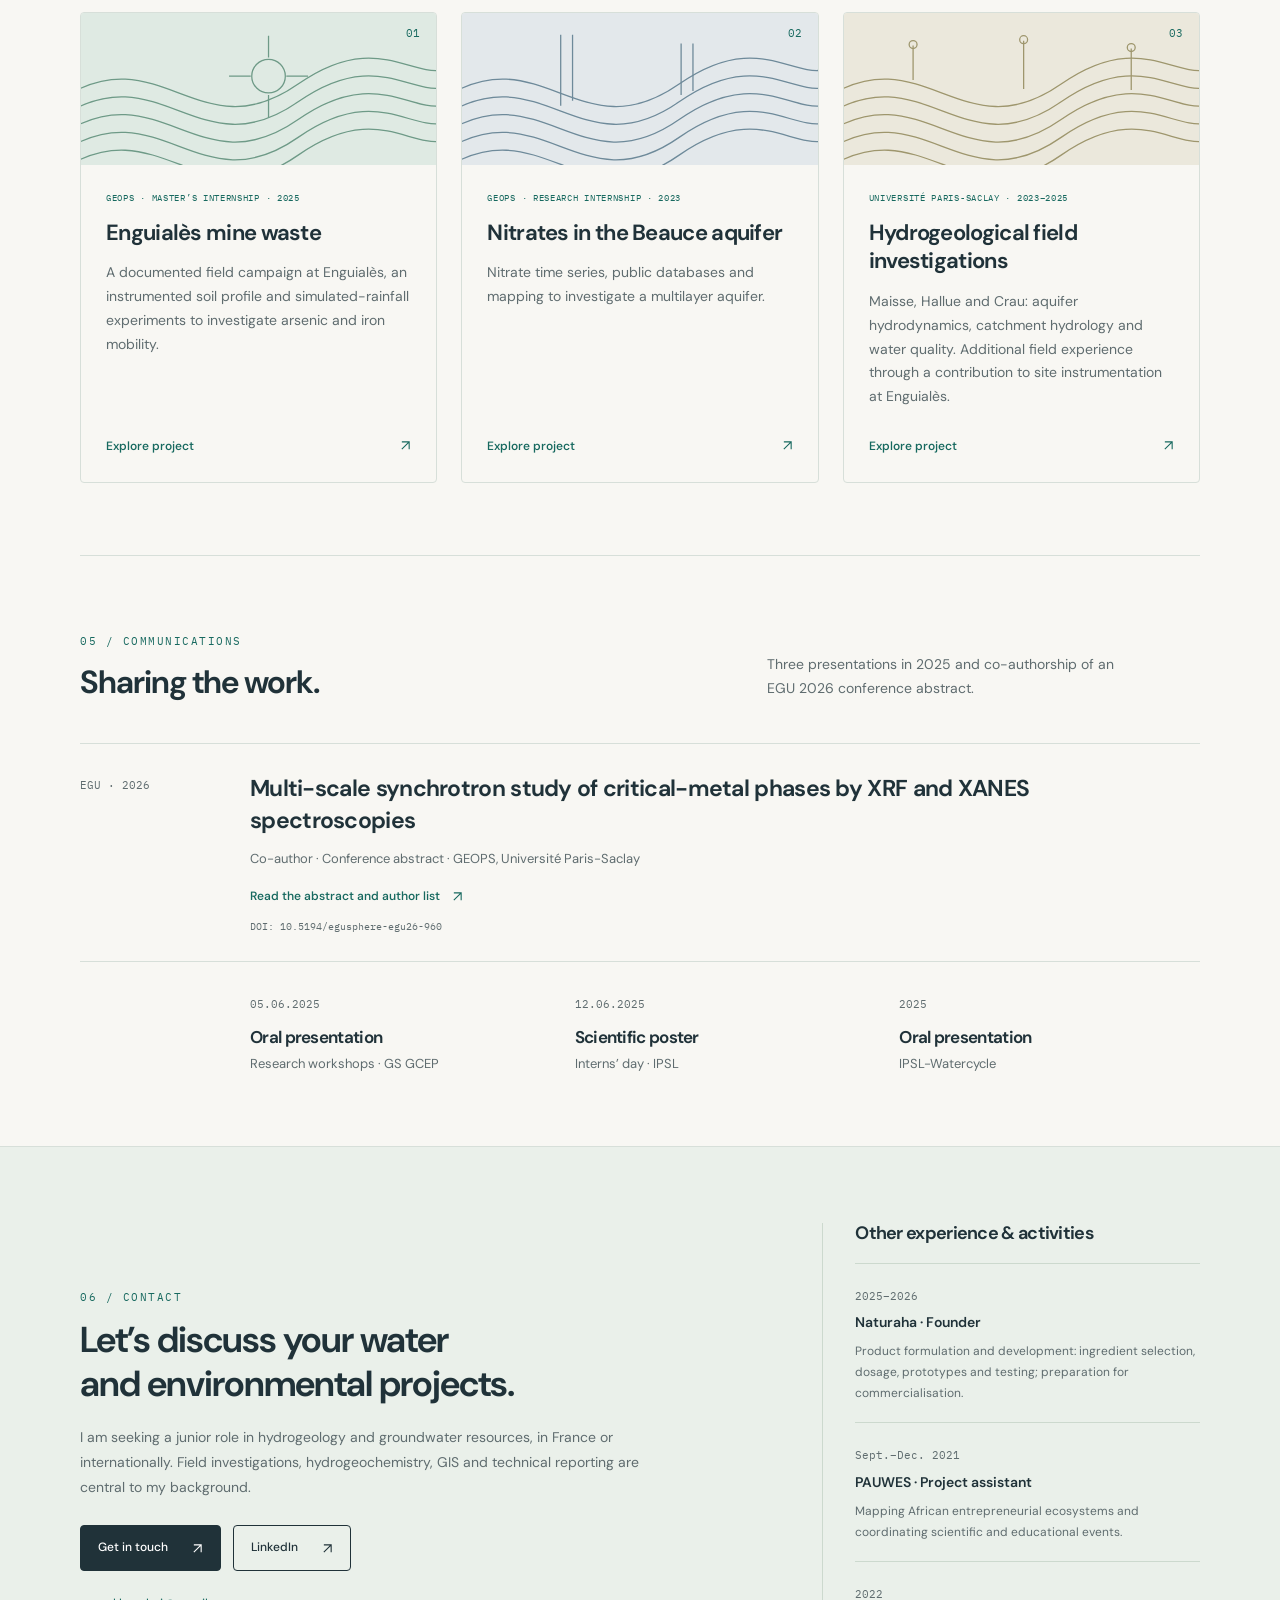
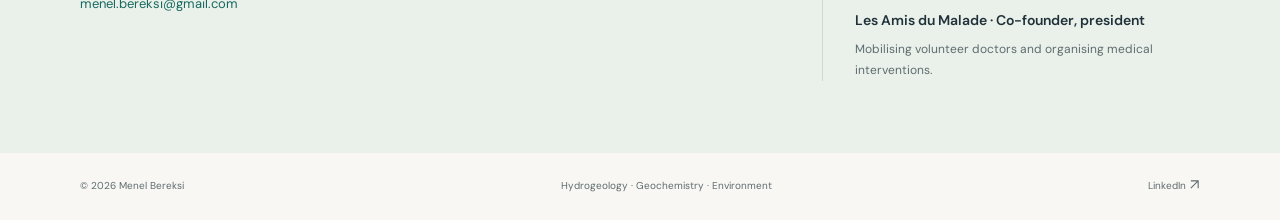
==== commit ad2036dd: "Enrich field projects and education from Menel's portfolio kit Add bilingual education pages, docume" ====
--- a/en/index.html
+++ b/en/index.html
@@ -1,6 +1,7 @@
-<!doctype html><html lang="en"><head><meta charset="utf-8"><meta name="viewport" content="width=device-width, initial-scale=1"><title>Junior hydrogeologist | Menel Bereksi</title><meta name="description" content="A Hydrology and Hydrogeology Master’s graduate from Université Paris-Saclay, I combine field investigations, hydrogeochemistry and data analysis using Python and QGIS. My experience covers aquifer characterisation, water quality and contaminant transport, with a focus on supporting groundwater resource assessment and protection."><meta name="theme-color" content="#17695f"><meta name="robots" content="index,follow"><link rel="icon" href="../assets/favicon.svg" type="image/svg+xml"><link rel="stylesheet" href="../assets/style.css?v=20261111-final"><script src="../assets/main.js" defer></script></head><body><a class="skip" href="#main">Skip to content</a><header><div class="wrap navline"><a class="brand" href="./index.html"><strong>Menel Bereksi</strong><span>HYDROGEOLOGY & GEOCHEMISTRY</span></a><nav aria-label="Navigation" id="navigation"><a href="./index.html#skills">Skills</a><a href="./index.html#experience">Experience</a><a href="./index.html#projects">Projects</a><a href="./index.html#communications">Communications</a><a href="./index.html#contact">Contact</a></nav><div class="header-actions"><div class="lang" aria-label="Language"><a class="" href="../index.html" lang="fr" >FR</a><a class="active" href="#" lang="en" aria-current="page">EN</a></div><button class="menu" aria-label="Open menu" aria-expanded="false" aria-controls="navigation">☰</button></div></div></header><main id="main"><section class="hero wrap"><div class="hero-copy"><span class="eyebrow">HYDROGEOLOGY & GEOCHEMISTRY</span><h1>Menel Bereksi<span class="role">Junior hydrogeologist</span></h1><p class="specialty">Groundwater resources · Hydrogeochemistry · GIS</p><p class="hero-lead">Characterising aquifers.<br>Contributing to water resource protection.</p><p class="intro">A Hydrology and Hydrogeology Master’s graduate from Université Paris-Saclay, I combine field investigations, hydrogeochemistry and data analysis using Python and QGIS. My experience covers aquifer characterisation, water quality and contaminant transport, with a focus on supporting groundwater resource assessment and protection.</p><p class="location mono">Gif-sur-Yvette, France · Category B driving licence · National and international mobility</p><div class="buttons"><a class="button primary" href="#projects">Explore my projects <span><svg class="external-icon" aria-hidden="true" viewBox="0 0 12 12"><path d="M2 10 10 2M2 2h8v8"/></svg></span></a><a class="button" href="../assets/CV_Menel_Bereksi_Hydrogeologist_EN.pdf?v=20261111-final" download>Download my CV <span>↓</span></a></div></div><div class="portrait"><img src="../assets/menel-bereksi.webp?v=20261111-final" alt="Menel Bereksi" width="640" height="800" fetchpriority="high"><div class="portrait-note mono">WATER · SOIL · ENVIRONMENT</div></div></section><div class="wrap"><a class="ribbon" href="https://doi.org/10.5194/egusphere-egu26-960" target="_blank" rel="noopener noreferrer"><span class="star">✧</span><span>EGU 2026 · Conference abstract co-author</span><span class="ribbon-link">Read abstract <svg class="external-icon" aria-hidden="true" viewBox="0 0 12 12"><path d="M2 10 10 2M2 2h8v8"/></svg></span></a></div>
- <section class="wrap section" id="skills"><div class="section-head"><div><span class="eyebrow">01 / SKILLS</span><h2>From fieldwork to interpretation.</h2></div><p>Three complementary approaches to characterising environments and understanding transport processes.</p></div><div class="skills"><article><span class="mono muted">01</span><h3>Hydrogeology & fieldwork</h3><p>Groundwater level measurements, pumping tests, aquifer parameters, water and soil sampling, and physicochemical measurements. Methods applied through research internships and university field investigations.</p><small>Piezometry · Pumping tests · Water & soils</small></article><article><span class="mono muted">02</span><h3>Hydrogeochemistry & analysis</h3><p>Arsenic and iron mobility, solid–solution interactions, leaching, porosity and CEC. Solution analysis and interpretation of SEM/XRD data; water isotopes (δ¹⁸O, δ²H).</p><small>Leaching · AAS · Ion chromatography</small></article><article><span class="mono muted">03</span><h3>GIS, data & reporting</h3><p>ADES and InfoTerre databases, QGIS mapping and time-series processing. Maps, charts and technical summaries to connect measurements with their hydrogeological context.</p><small>QGIS · Python · Excel · ADES · InfoTerre</small></article></div></section>
- <section class="section career" id="experience"><div class="wrap"><div class="section-head"><div><span class="eyebrow">02 / EXPERIENCE</span><h2>Hydrogeology and geosciences.</h2></div><p>Research experience and university investigations focused on aquifers, water quality and water–material interactions.</p></div><div class="career-grid"><div><article class="job"><span class="mono date">Jan.–June 2025</span><div><h3>GEOPS · Université Paris-Saclay</h3><h4>Master’s research internship · Environmental geochemistry</h4><p>Arsenic and iron mobility in mine waste from Enguialès. Batch and dynamic leaching experiments, leachate monitoring and data synthesis.</p></div></article><article class="job"><span class="mono date">May–June 2023</span><div><h3>GEOPS · Université Paris-Saclay</h3><h4>Research internship · Hydrogeology & water quality</h4><p>Nitrate time series in the Beauce multilayer aquifer, using ADES and InfoTerre data with QGIS mapping.</p></div></article><article class="job"><span class="mono date">2020</span><div><h3>SONATRACH · Research & Development Centre</h3><h4>Master’s research internship · Palynology · Boumerdès, Algeria</h4><p>Optical microscopy and cataloguing of Lower Chelif palynomorphs; contribution to palaeoenvironmental reconstruction.</p></div></article></div><aside><h3>Education</h3><div class="degree"><span class="mono">2025</span><h4>MSc (M2) · Hydrology & Hydrogeology</h4><p>Université Paris-Saclay · Studies 2022–2025</p><p class="degree-note">Quantitative hydrogeology, geochemistry, modelling, geothermal energy and contaminated land.</p></div><div class="degree"><span class="mono">2020</span><h4>MSc (M2) · Georesources</h4><p>University of Tlemcen</p></div><div class="degree"><span class="mono">2018</span><h4>BSc · Geology</h4><p>University of Tlemcen</p></div><div class="tools"><h3>Tools & methods</h3><div class="tags"><span>QGIS</span><span>Python</span><span>Excel</span><span>Word</span><span>PowerPoint</span><span>LaTeX</span></div><p>Modelling — university coursework: MODFLOW, ModelMuse, MT3DMS and PHREEQC. Geophysics — university fieldwork: ERT, GPR and seismic surveying.</p><p>Reporting: maps, charts, technical summaries and scientific presentations; Word, PowerPoint and LaTeX.</p><p class="languages">French C2 · English C1 · Arabic C2</p></div></aside></div></div></section>
- <section class="wrap section" id="projects"><div class="section-head"><div><span class="eyebrow">03 / PROJECTS</span><h2>Three projects to explore.</h2></div><p>Context, personal contributions and methods, beyond the lines of a CV.</p></div><div class="projects"><a class="project" href="projects/enguiales.html"><div class="project-art art-0" aria-hidden="true"><svg viewBox="0 0 360 150" fill="none"><path d="M-20 85 C80 20 120 140 220 70 S350 100 400 30"/><path d="M-20 103 C80 38 120 158 220 88 S350 118 400 48"/><path d="M-20 121 C80 56 120 176 220 106 S350 136 400 66"/><path d="M-20 139 C80 74 120 194 220 124 S350 154 400 84"/><path d="M-20 157 C80 92 120 212 220 142 S350 172 400 102"/><circle cx="190" cy="62" r="17"/><path d="M190 21v22m0 38v23m-40-42h22m36 0h22"/></svg><span>01</span></div><div class="project-copy"><span class="eyebrow">GEOPS · MASTER’S INTERNSHIP · 2025</span><h3>Enguialès mine waste</h3><p>Batch and dynamic experiments to study interactions between mine waste, water and contaminants.</p><span class="text-link">Explore project <span><svg class="external-icon" aria-hidden="true" viewBox="0 0 12 12"><path d="M2 10 10 2M2 2h8v8"/></svg></span></span></div></a><a class="project" href="projects/beauce.html"><div class="project-art art-1" aria-hidden="true"><svg viewBox="0 0 360 150" fill="none"><path d="M-20 85 C80 20 120 140 220 70 S350 100 400 30"/><path d="M-20 103 C80 38 120 158 220 88 S350 118 400 48"/><path d="M-20 121 C80 56 120 176 220 106 S350 136 400 66"/><path d="M-20 139 C80 74 120 194 220 124 S350 154 400 84"/><path d="M-20 157 C80 92 120 212 220 142 S350 172 400 102"/><path d="M100 20v72m12-72v67m110-58v52m12-52v48"/></svg><span>02</span></div><div class="project-copy"><span class="eyebrow">GEOPS · RESEARCH INTERNSHIP · 2023</span><h3>Nitrates in the Beauce aquifer</h3><p>Nitrate time series, public databases and mapping to investigate a multilayer aquifer.</p><span class="text-link">Explore project <span><svg class="external-icon" aria-hidden="true" viewBox="0 0 12 12"><path d="M2 10 10 2M2 2h8v8"/></svg></span></span></div></a><a class="project" href="projects/terrains.html"><div class="project-art art-2" aria-hidden="true"><svg viewBox="0 0 360 150" fill="none"><path d="M-20 85 C80 20 120 140 220 70 S350 100 400 30"/><path d="M-20 103 C80 38 120 158 220 88 S350 118 400 48"/><path d="M-20 121 C80 56 120 176 220 106 S350 136 400 66"/><path d="M-20 139 C80 74 120 194 220 124 S350 154 400 84"/><path d="M-20 157 C80 92 120 212 220 142 S350 172 400 102"/><path d="M70 31v35m112-40v49m109-41v42"/><circle cx="70" cy="30" r="4"/><circle cx="182" cy="25" r="4"/><circle cx="291" cy="33" r="4"/></svg><span>03</span></div><div class="project-copy"><span class="eyebrow">UNIVERSITÉ PARIS-SACLAY · 2023–2025</span><h3>Hydrogeological field investigations</h3><p>Maisse, Hallue and Crau: aquifer hydrodynamics, catchment hydrology and water quality. Additional field experience through a contribution to site instrumentation at Enguialès.</p><span class="text-link">Explore project <span><svg class="external-icon" aria-hidden="true" viewBox="0 0 12 12"><path d="M2 10 10 2M2 2h8v8"/></svg></span></span></div></a></div></section>
- <section class="wrap section communications" id="communications"><div class="section-head"><div><span class="eyebrow">04 / COMMUNICATIONS</span><h2>Sharing the work.</h2></div><p>Three presentations in 2025 and co-authorship of an EGU 2026 conference abstract.</p></div><article class="publication"><span class="mono date">EGU · 2026</span><div><h3>Multi-scale synchrotron study of critical-metal phases by XRF and XANES spectroscopies</h3><p>Co-author · Conference abstract · GEOPS, Université Paris-Saclay</p><a class="text-link" href="https://doi.org/10.5194/egusphere-egu26-960" target="_blank" rel="noopener noreferrer">Read the abstract and author list <svg class="external-icon" aria-hidden="true" viewBox="0 0 12 12"><path d="M2 10 10 2M2 2h8v8"/></svg></a><small class="doi">DOI: 10.5194/egusphere-egu26-960</small></div></article><div class="talks"><article><span class="mono muted">05.06.2025</span><h3>Oral presentation</h3><p>Research workshops · GS GCEP</p></article><article><span class="mono muted">12.06.2025</span><h3>Scientific poster</h3><p>Interns’ day · IPSL</p></article><article><span class="mono muted">2025</span><h3>Oral presentation</h3><p>IPSL-Watercycle</p></article></div></section>
- <section class="section contact" id="contact"><div class="wrap contact-grid"><div><span class="eyebrow">05 / CONTACT</span><h2>Let’s discuss your water<br>and environmental projects.</h2><p>I am seeking a junior role in hydrogeology and groundwater resources, in France or internationally. Field investigations, hydrogeochemistry, GIS and technical reporting are central to my background.</p><div class="buttons"><a class="button primary" href="mailto:menel.bereksi@gmail.com">Get in touch <svg class="external-icon" aria-hidden="true" viewBox="0 0 12 12"><path d="M2 10 10 2M2 2h8v8"/></svg></a><a class="button" href="https://www.linkedin.com/in/menel-bereksi-624013214/" target="_blank" rel="noopener noreferrer">LinkedIn <svg class="external-icon" aria-hidden="true" viewBox="0 0 12 12"><path d="M2 10 10 2M2 2h8v8"/></svg></a></div><a class="email" href="mailto:menel.bereksi@gmail.com">menel.bereksi@gmail.com</a></div><aside><h3>Other experience & activities</h3><article class="engagement-item"><span class="mono muted">2025–2026</span><h4>Naturaha · Founder</h4><p>Product formulation and development: ingredient selection, dosage, prototypes and testing; preparation for commercialisation.</p></article><article class="engagement-item"><span class="mono muted">Sept.–Dec. 2021</span><h4>PAUWES · Project assistant</h4><p>Mapping African entrepreneurial ecosystems and coordinating scientific and educational events.</p></article><article class="engagement-item"><span class="mono muted">2022</span><h4>Les Amis du Malade · Co-founder, president</h4><p>Mobilising volunteer doctors and organising medical interventions.</p></article></aside></div></section></main><footer class="wrap"><span>© 2026 Menel Bereksi</span><span>Hydrogeology · Geochemistry · Environment</span><a href="https://www.linkedin.com/in/menel-bereksi-624013214/" target="_blank" rel="noopener noreferrer">LinkedIn <svg class="external-icon" aria-hidden="true" viewBox="0 0 12 12"><path d="M2 10 10 2M2 2h8v8"/></svg></a></footer></body></html>+<!doctype html>
+<html lang="en"><head><meta charset="utf-8"><meta name="viewport" content="width=device-width, initial-scale=1"><title>Junior hydrogeologist | Menel Bereksi</title><meta name="description" content="A Hydrology and Hydrogeology Master’s graduate from Université Paris-Saclay, I combine field investigations, hydrogeochemistry and data analysis using Python and QGIS. My experience covers aquifer characterisation, water quality and contaminant transport, with a focus on supporting groundwater resource assessment and protection."><meta name="theme-color" content="#17695f"><meta name="robots" content="index,follow"><link rel="icon" href="../assets/favicon.svg" type="image/svg+xml"><link rel="stylesheet" href="../assets/style.css?v=20261111-final"><script src="../assets/main.js" defer></script><link rel="stylesheet" href="../assets/education.css?v=20261118"></head><body><a class="skip" href="#main">Skip to content</a><header><div class="wrap navline"><a class="brand" href="./index.html"><strong>Menel Bereksi</strong><span>HYDROGEOLOGY &amp; GEOCHEMISTRY</span></a><nav aria-label="Navigation" id="navigation"><a href="./index.html#skills">Skills</a><a href="./index.html#experience">Experience</a><a href="formation.html">Education</a><a href="./index.html#projects">Projects</a><a href="./index.html#communications">Communications</a><a href="./index.html#contact">Contact</a></nav><div class="header-actions"><div class="lang" aria-label="Language"><a class="" href="../index.html" lang="fr">FR</a><a class="active" href="#" lang="en" aria-current="page">EN</a></div><button class="menu" aria-label="Open menu" aria-expanded="false" aria-controls="navigation">☰</button></div></div></header><main id="main"><section class="hero wrap"><div class="hero-copy"><span class="eyebrow">HYDROGEOLOGY &amp; GEOCHEMISTRY</span><h1>Menel Bereksi<span class="role">Junior hydrogeologist</span></h1><p class="specialty">Groundwater resources · Hydrogeochemistry · GIS</p><p class="hero-lead">Characterising aquifers.<br>Contributing to water resource protection.</p><p class="intro">A Hydrology and Hydrogeology Master’s graduate from Université Paris-Saclay, I combine field investigations, hydrogeochemistry and data analysis using Python and QGIS. My experience covers aquifer characterisation, water quality and contaminant transport, with a focus on supporting groundwater resource assessment and protection.</p><p class="location mono">Gif-sur-Yvette, France · Category B driving licence · National and international mobility</p><div class="buttons"><a class="button primary" href="#projects">Explore my projects <span><svg class="external-icon" aria-hidden="true" viewbox="0 0 12 12"><path d="M2 10 10 2M2 2h8v8"></path></svg></span></a><a class="button" href="../assets/CV_Menel_Bereksi_Hydrogeologist_EN.pdf?v=20261111-final" download>Download my CV <span>↓</span></a></div></div><div class="portrait"><img src="../assets/menel-bereksi.webp?v=20261111-final" alt="Menel Bereksi" width="640" height="800" fetchpriority="high"><div class="portrait-note mono">WATER · SOIL · ENVIRONMENT</div></div></section><div class="wrap"><a class="ribbon" href="https://doi.org/10.5194/egusphere-egu26-960" target="_blank" rel="noopener noreferrer"><span class="star">✧</span><span>EGU 2026 · Conference abstract co-author</span><span class="ribbon-link">Read abstract <svg class="external-icon" aria-hidden="true" viewbox="0 0 12 12"><path d="M2 10 10 2M2 2h8v8"></path></svg></span></a></div>
+ <section class="wrap section" id="skills"><div class="section-head"><div><span class="eyebrow">01 / SKILLS</span><h2>From fieldwork to interpretation.</h2></div><p>Three complementary approaches to characterising environments and understanding transport processes.</p></div><div class="skills"><article><span class="mono muted">01</span><h3>Hydrogeology &amp; fieldwork</h3><p>Groundwater level measurements, pumping tests, aquifer parameters, water and soil sampling, and physicochemical measurements. Methods applied through research internships and university field investigations.</p><small>Piezometry · Pumping tests · Water &amp; soils</small></article><article><span class="mono muted">02</span><h3>Hydrogeochemistry &amp; analysis</h3><p>Arsenic and iron mobility, solid–solution interactions, leaching, porosity and CEC. Solution analysis and interpretation of SEM/XRD data; water isotopes (δ¹⁸O, δ²H).</p><small>Leaching · AAS · Ion chromatography</small></article><article><span class="mono muted">03</span><h3>GIS, data &amp; reporting</h3><p>ADES and InfoTerre databases, QGIS mapping and time-series processing. Maps, charts and technical summaries to connect measurements with their hydrogeological context.</p><small>QGIS · Python · Excel · ADES · InfoTerre</small></article></div></section>
+ <section class="section career" id="experience"><div class="wrap"><div class="section-head"><div><span class="eyebrow">02 / EXPERIENCE</span><h2>Hydrogeology and geosciences.</h2></div><p>Research experience and university investigations focused on aquifers, water quality and water–material interactions.</p></div><div class="career-grid"><div><article class="job"><span class="mono date">Jan.–June 2025</span><div><h3>GEOPS · Université Paris-Saclay</h3><h4>Master’s research internship · Environmental geochemistry</h4><p>Arsenic and iron mobility in mine waste from Enguialès. Batch and dynamic leaching experiments, leachate monitoring and data synthesis.</p></div></article><article class="job"><span class="mono date">May–June 2023</span><div><h3>GEOPS · Université Paris-Saclay</h3><h4>Research internship · Hydrogeology &amp; water quality</h4><p>Nitrate time series in the Beauce multilayer aquifer, using ADES and InfoTerre data with QGIS mapping.</p></div></article><article class="job"><span class="mono date">2020</span><div><h3>SONATRACH · Research &amp; Development Centre</h3><h4>Master’s research internship · Palynology · Boumerdès, Algeria</h4><p>Optical microscopy and cataloguing of Lower Chelif palynomorphs; contribution to palaeoenvironmental reconstruction.</p></div></article></div><aside><h3>Education</h3><div class="degree"><span class="mono">2025</span><h4>MSc (M2) · Hydrology &amp; Hydrogeology</h4><p>Université Paris-Saclay · Studies 2022–2025</p><p class="degree-note">Quantitative hydrogeology, geochemistry, modelling, geothermal energy and contaminated land.</p><a class="text-link degree-link" href="formation.html">Explore the coursework and its applications <svg class="external-icon" aria-hidden="true" viewbox="0 0 12 12"><path d="M2 10 10 2M2 2h8v8"></path></svg></a></div><div class="degree"><span class="mono">2020</span><h4>MSc (M2) · Georesources</h4><p>University of Tlemcen</p></div><div class="degree"><span class="mono">2018</span><h4>BSc · Geology</h4><p>University of Tlemcen</p></div><div class="tools"><h3>Tools &amp; methods</h3><div class="tags"><span>QGIS</span><span>Python</span><span>Excel</span><span>Word</span><span>PowerPoint</span><span>LaTeX</span></div><p>Modelling — university coursework: MODFLOW, ModelMuse, MT3DMS and PHREEQC. Geophysics — university fieldwork: ERT, GPR and seismic surveying.</p><p>Reporting: maps, charts, technical summaries and scientific presentations; Word, PowerPoint and LaTeX.</p><p class="languages">French C2 · English C1 · Arabic C2</p></div></aside></div></div></section>
+ <section class="wrap section education-section" id="formation"><div class="section-head"><div><span class="eyebrow">03 / EDUCATION</span><h2>Connecting coursework with field questions.</h2></div><p>Four questions explored during the Hydrology and Hydrogeology Master’s at Paris-Saclay, through coursework, university field investigations and research internships.</p></div><div class="education-grid"><a class="education-question" href="formation.html#ecoulements"><span class="mono muted">01</span><h3>Which way does groundwater flow?</h3><p>Read a piezometric map, estimate a hydraulic gradient and identify the data needed to discuss discharge or travel time.</p><span class="question-arrow" aria-hidden="true"><svg class="external-icon" aria-hidden="true" viewbox="0 0 12 12"><path d="M2 10 10 2M2 2h8v8"></path></svg></span></a><a class="education-question" href="formation.html#pompages"><span class="mono muted">02</span><h3>How does an aquifer respond to abstraction?</h3><p>Connect the evolution of drawdown with aquifer properties and the conditions of the test.</p><span class="question-arrow" aria-hidden="true"><svg class="external-icon" aria-hidden="true" viewbox="0 0 12 12"><path d="M2 10 10 2M2 2h8v8"></path></svg></span></a><a class="education-question" href="formation.html#geochimie"><span class="mono muted">03</span><h3>What can a water analysis tell us?</h3><p>Explore speciation, charge balance and water–mineral equilibria using PHREEQC.</p><span class="question-arrow" aria-hidden="true"><svg class="external-icon" aria-hidden="true" viewbox="0 0 12 12"><path d="M2 10 10 2M2 2h8v8"></path></svg></span></a><a class="education-question" href="formation.html#protection"><span class="mono muted">04</span><h3>How can groundwater protection be assessed?</h3><p>Relate water-quality time series to the aquifer layer screened by each borehole and its geological cover.</p><span class="question-arrow" aria-hidden="true"><svg class="external-icon" aria-hidden="true" viewbox="0 0 12 12"><path d="M2 10 10 2M2 2h8v8"></path></svg></span></a></div><a class="text-link education-more" href="formation.html">Explore the coursework and its applications <svg class="external-icon" aria-hidden="true" viewbox="0 0 12 12"><path d="M2 10 10 2M2 2h8v8"></path></svg></a></section><section class="wrap section" id="projects"><div class="section-head"><div><span class="eyebrow">04 / PROJECTS</span><h2>Three projects to explore.</h2></div><p>Context, personal contributions and methods, beyond the lines of a CV.</p></div><div class="projects"><a class="project" href="projects/enguiales.html"><div class="project-art art-0" aria-hidden="true"><svg viewbox="0 0 360 150" fill="none"><path d="M-20 85 C80 20 120 140 220 70 S350 100 400 30"></path><path d="M-20 103 C80 38 120 158 220 88 S350 118 400 48"></path><path d="M-20 121 C80 56 120 176 220 106 S350 136 400 66"></path><path d="M-20 139 C80 74 120 194 220 124 S350 154 400 84"></path><path d="M-20 157 C80 92 120 212 220 142 S350 172 400 102"></path><circle cx="190" cy="62" r="17"></circle><path d="M190 21v22m0 38v23m-40-42h22m36 0h22"></path></svg><span>01</span></div><div class="project-copy"><span class="eyebrow">GEOPS · MASTER’S INTERNSHIP · 2025</span><h3>Enguialès mine waste</h3><p>A documented field campaign at Enguialès, an instrumented soil profile and simulated-rainfall experiments to investigate arsenic and iron mobility.</p><span class="text-link">Explore project <span><svg class="external-icon" aria-hidden="true" viewbox="0 0 12 12"><path d="M2 10 10 2M2 2h8v8"></path></svg></span></span></div></a><a class="project" href="projects/beauce.html"><div class="project-art art-1" aria-hidden="true"><svg viewbox="0 0 360 150" fill="none"><path d="M-20 85 C80 20 120 140 220 70 S350 100 400 30"></path><path d="M-20 103 C80 38 120 158 220 88 S350 118 400 48"></path><path d="M-20 121 C80 56 120 176 220 106 S350 136 400 66"></path><path d="M-20 139 C80 74 120 194 220 124 S350 154 400 84"></path><path d="M-20 157 C80 92 120 212 220 142 S350 172 400 102"></path><path d="M100 20v72m12-72v67m110-58v52m12-52v48"></path></svg><span>02</span></div><div class="project-copy"><span class="eyebrow">GEOPS · RESEARCH INTERNSHIP · 2023</span><h3>Nitrates in the Beauce aquifer</h3><p>Nitrate time series, public databases and mapping to investigate a multilayer aquifer.</p><span class="text-link">Explore project <span><svg class="external-icon" aria-hidden="true" viewbox="0 0 12 12"><path d="M2 10 10 2M2 2h8v8"></path></svg></span></span></div></a><a class="project" href="projects/terrains.html"><div class="project-art art-2" aria-hidden="true"><svg viewbox="0 0 360 150" fill="none"><path d="M-20 85 C80 20 120 140 220 70 S350 100 400 30"></path><path d="M-20 103 C80 38 120 158 220 88 S350 118 400 48"></path><path d="M-20 121 C80 56 120 176 220 106 S350 136 400 66"></path><path d="M-20 139 C80 74 120 194 220 124 S350 154 400 84"></path><path d="M-20 157 C80 92 120 212 220 142 S350 172 400 102"></path><path d="M70 31v35m112-40v49m109-41v42"></path><circle cx="70" cy="30" r="4"></circle><circle cx="182" cy="25" r="4"></circle><circle cx="291" cy="33" r="4"></circle></svg><span>03</span></div><div class="project-copy"><span class="eyebrow">UNIVERSITÉ PARIS-SACLAY · 2023–2025</span><h3>Hydrogeological field investigations</h3><p>Maisse, Hallue and Crau: aquifer hydrodynamics, catchment hydrology and water quality. Additional field experience through a contribution to site instrumentation at Enguialès.</p><span class="text-link">Explore project <span><svg class="external-icon" aria-hidden="true" viewbox="0 0 12 12"><path d="M2 10 10 2M2 2h8v8"></path></svg></span></span></div></a></div></section>
+ <section class="wrap section communications" id="communications"><div class="section-head"><div><span class="eyebrow">05 / COMMUNICATIONS</span><h2>Sharing the work.</h2></div><p>Three presentations in 2025 and co-authorship of an EGU 2026 conference abstract.</p></div><article class="publication"><span class="mono date">EGU · 2026</span><div><h3>Multi-scale synchrotron study of critical-metal phases by XRF and XANES spectroscopies</h3><p>Co-author · Conference abstract · GEOPS, Université Paris-Saclay</p><a class="text-link" href="https://doi.org/10.5194/egusphere-egu26-960" target="_blank" rel="noopener noreferrer">Read the abstract and author list <svg class="external-icon" aria-hidden="true" viewbox="0 0 12 12"><path d="M2 10 10 2M2 2h8v8"></path></svg></a><small class="doi">DOI: 10.5194/egusphere-egu26-960</small></div></article><div class="talks"><article><span class="mono muted">05.06.2025</span><h3>Oral presentation</h3><p>Research workshops · GS GCEP</p></article><article><span class="mono muted">12.06.2025</span><h3>Scientific poster</h3><p>Interns’ day · IPSL</p></article><article><span class="mono muted">2025</span><h3>Oral presentation</h3><p>IPSL-Watercycle</p></article></div></section>
+ <section class="section contact" id="contact"><div class="wrap contact-grid"><div><span class="eyebrow">06 / CONTACT</span><h2>Let’s discuss your water<br>and environmental projects.</h2><p>I am seeking a junior role in hydrogeology and groundwater resources, in France or internationally. Field investigations, hydrogeochemistry, GIS and technical reporting are central to my background.</p><div class="buttons"><a class="button primary" href="mailto:menel.bereksi@gmail.com">Get in touch <svg class="external-icon" aria-hidden="true" viewbox="0 0 12 12"><path d="M2 10 10 2M2 2h8v8"></path></svg></a><a class="button" href="https://www.linkedin.com/in/menel-bereksi-624013214/" target="_blank" rel="noopener noreferrer">LinkedIn <svg class="external-icon" aria-hidden="true" viewbox="0 0 12 12"><path d="M2 10 10 2M2 2h8v8"></path></svg></a></div><a class="email" href="mailto:menel.bereksi@gmail.com">menel.bereksi@gmail.com</a></div><aside><h3>Other experience &amp; activities</h3><article class="engagement-item"><span class="mono muted">2025–2026</span><h4>Naturaha · Founder</h4><p>Product formulation and development: ingredient selection, dosage, prototypes and testing; preparation for commercialisation.</p></article><article class="engagement-item"><span class="mono muted">Sept.–Dec. 2021</span><h4>PAUWES · Project assistant</h4><p>Mapping African entrepreneurial ecosystems and coordinating scientific and educational events.</p></article><article class="engagement-item"><span class="mono muted">2022</span><h4>Les Amis du Malade · Co-founder, president</h4><p>Mobilising volunteer doctors and organising medical interventions.</p></article></aside></div></section></main><footer class="wrap"><span>© 2026 Menel Bereksi</span><span>Hydrogeology · Geochemistry · Environment</span><a href="https://www.linkedin.com/in/menel-bereksi-624013214/" target="_blank" rel="noopener noreferrer">LinkedIn <svg class="external-icon" aria-hidden="true" viewbox="0 0 12 12"><path d="M2 10 10 2M2 2h8v8"></path></svg></a></footer></body></html>
--- a/assets/education.css
+++ b/assets/education.css
@@ -0,0 +1,33 @@
+/* Education and fieldwork additions. Existing colours, typography and portrait are retained. */
+nav{gap:18px}nav a[aria-current=page]{color:var(--teal);text-decoration:underline;text-underline-offset:5px}
+.education-section{border-top:1px solid var(--line);border-bottom:1px solid var(--line)}
+.education-grid{display:grid;grid-template-columns:repeat(2,minmax(0,1fr));gap:0 48px}
+.education-question{position:relative;padding:24px 32px 26px 0;border-top:1px solid var(--line);display:block}
+.education-question h3{font-size:21px;line-height:1.35;margin-top:12px;max-width:440px}
+.education-question p{font-size:14px;line-height:1.8;margin-top:12px;max-width:440px}
+.education-question:hover h3{color:var(--teal)}.question-arrow{position:absolute;right:1px;top:30px;color:var(--teal)}
+.education-more{margin-top:24px}.degree-link{margin-top:12px;font-size:11px;line-height:1.7}
+.project-facts{display:grid;grid-template-columns:repeat(4,minmax(0,1fr));gap:22px;margin:40px 0 0;padding:26px 28px;background:var(--wash);border:1px solid var(--line);border-radius:4px}
+.project-facts strong{display:block;color:var(--teal);font-size:25px;font-weight:550;letter-spacing:-.6px;line-height:1.4}
+.project-facts span{display:block;font-size:11px;color:var(--muted);margin-top:6px;line-height:1.6}
+.profile-figure{margin:26px 0 22px;padding:16px;background:#fff;border:1px solid var(--line);border-radius:4px}
+.profile-figure img{display:block;width:100%;height:auto}
+.profile-figure figcaption{font-size:12px;line-height:1.8;color:var(--muted);margin-top:16px}
+.figure-source{display:block;margin-top:8px;font-size:10px}.figure-open{margin-top:14px;font-size:11px}
+.detail-grid section>p+p{margin-top:17px}.depth-details{margin-top:22px;border-top:1px solid var(--line);border-bottom:1px solid var(--line);padding:14px 0}
+.depth-details summary{font-size:12px;color:var(--teal);cursor:pointer;line-height:1.7}.depth-tables{display:grid;grid-template-columns:1fr 1fr;gap:24px;padding-top:18px}
+.depth-tables table,.measurements{width:100%;border-collapse:collapse;font-size:12px;color:var(--ink)}
+.depth-tables caption,.measurements caption{text-align:left;color:var(--muted);font-size:11px;line-height:1.8;padding-bottom:10px}
+.depth-tables th,.depth-tables td,.measurements th,.measurements td{border-bottom:1px solid var(--line);padding:10px 8px;text-align:left}
+.depth-tables th,.measurements th{font-weight:550}.measurements{margin:24px 0}.measurements thead{background:var(--wash)}
+.education-crosslink{display:inline-block;margin:18px 0 0;font-size:12px;line-height:1.8}.interpretation-note{margin-top:14px;font-size:13px!important;color:var(--teal)}
+.education-page{padding-top:42px}.education-hero{padding:48px 0 40px;max-width:910px}
+.education-hero h1{font-size:49px;line-height:1.15;letter-spacing:-1.8px;margin-top:20px}
+.education-hero>p:not(.project-sub){margin-top:20px;font-size:16px;line-height:1.85;max-width:830px}
+.education-hero .education-context{font-size:10px!important;line-height:1.9!important;color:var(--teal);max-width:780px}
+.course-question{display:grid;grid-template-columns:64px minmax(0,1fr);gap:28px;border-top:1px solid var(--line);padding:38px 0 42px}
+.course-number{color:var(--teal);padding-top:6px}.course-question h2{font-size:29px;line-height:1.35;margin:10px 0 20px;max-width:820px}
+.course-question .eyebrow{font-size:10px;letter-spacing:.8px}.course-question p{font-size:15px;line-height:1.9;max-width:850px}
+.course-question p+p{margin-top:15px}.course-question .tags{margin-top:23px}.course-link{margin-top:22px;line-height:1.8}
+@media(max-width:1000px){nav{gap:11px;font-size:10px}.education-grid{gap:0 30px}.education-hero h1{font-size:43px}}
+@media(max-width:760px){nav{gap:0;font-size:14px}.education-grid{grid-template-columns:1fr}.education-question{padding-right:24px}.education-question h3{font-size:21px}.project-facts{grid-template-columns:repeat(2,minmax(0,1fr));padding:20px;gap:22px 16px;margin-top:30px}.project-facts strong{font-size:23px}.profile-figure{padding:10px}.profile-figure figcaption{font-size:11px}.measurements{font-size:11px}.measurements th,.measurements td{padding:10px 5px}.depth-tables{gap:14px}.depth-tables td,.depth-tables th{font-size:11px;padding:9px 4px}.education-page{padding-top:25px}.education-hero{padding:32px 0}.education-hero h1{font-size:37px;letter-spacing:-1.2px}.education-hero>p:not(.project-sub){font-size:14px}.course-question{grid-template-columns:25px minmax(0,1fr);gap:13px;padding:28px 0}.course-question h2{font-size:25px}.course-question p{font-size:14px}.course-question .eyebrow{letter-spacing:.4px;font-size:9px}.course-link{font-size:11px}}
